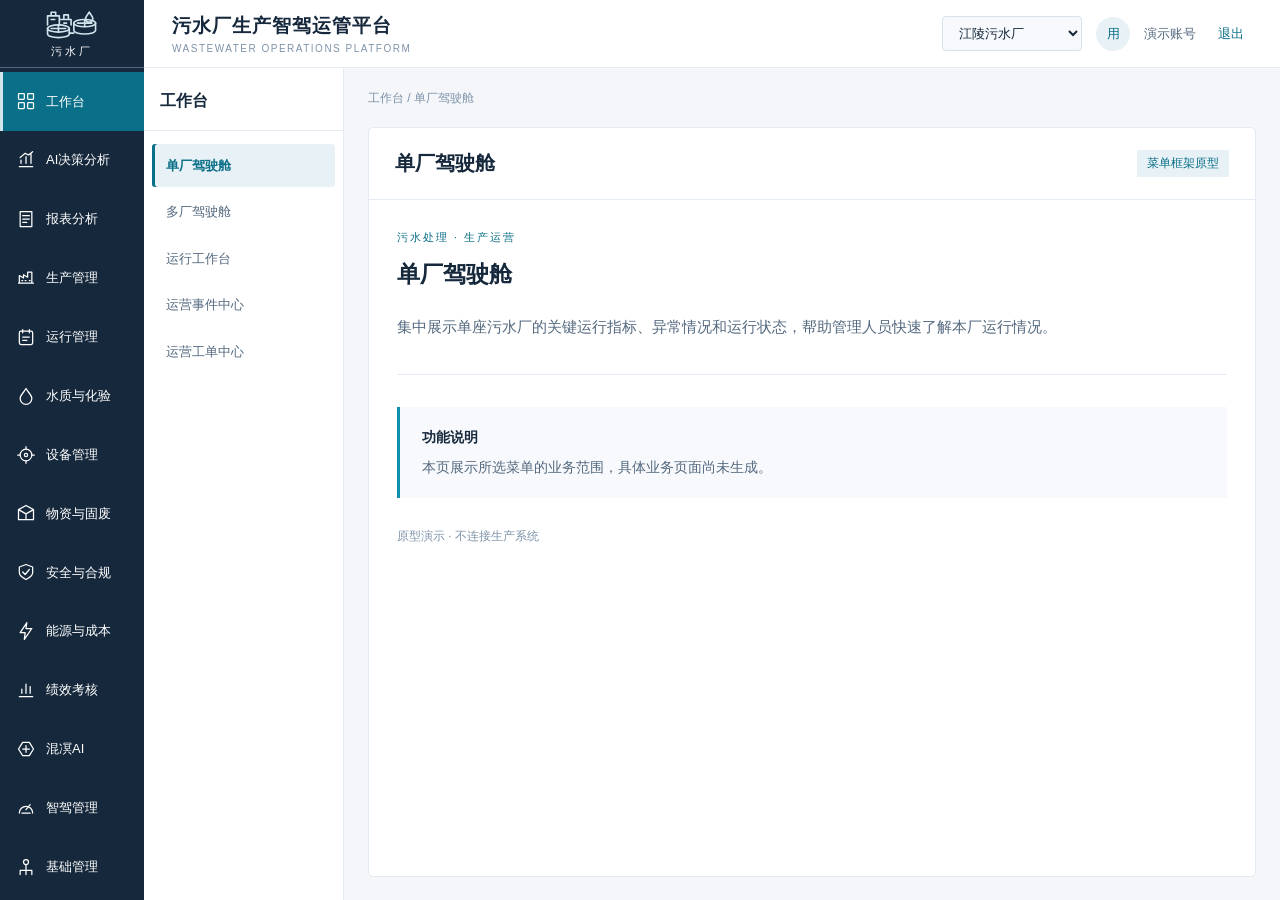
==== prototype/智驾_菜单页_V0.1.html @ b7cc650a "部署污水厂生产智驾运管平台原型" ====
<!doctype html>
<html lang="zh-CN"><head><meta charset="utf-8"><meta name="viewport" content="width=device-width,initial-scale=1">
<title>污水厂生产智驾运管平台｜菜单</title>
<!-- 2026-11-10：按用户标注删除设备健康与异常监测、视频识别算法、视频事件、跨业务数据查询、区域运营汇总五个入口 -->
<!-- 2026-11-10：单功能分组直接展示可点击功能入口，省略分组标题、展开箭头及面包屑中间层 -->
<!-- 2026-11-10：单分组与模块同名时直接展示菜单，并去除面包屑重复层级 -->
<!-- 2026-11-10：按用户指定顺序调整左侧14个模块，图标随模块同步排序 -->
<!-- 2026-11-10：按 PC端功能清单 第2—147行构建三级导航；排除148—155行；本页仅为菜单框架 -->
<!-- 2026-11-10：工作台下新增AI决策分析，集中告警AI报告、化验AI报告、智驾AI报告，移除原位置入口 -->
<link rel="stylesheet" href="../assets/components/tokens.css"><link rel="stylesheet" href="../assets/components/components.css">
<style>
*{box-sizing:border-box}body{margin:0;font-family:var(--font-ui);color:var(--ink);background:var(--bg-page);font-size:14px}button,input{font:inherit}button{cursor:pointer}button:focus-visible,a:focus-visible,input:focus-visible{outline:2px solid var(--teal-web);outline-offset:-2px}
.shell{height:100vh;display:grid;grid-template-columns:106px 246px minmax(0,1fr);grid-template-rows:76px minmax(0,1fr)}
.rail{grid-row:1/3;background:var(--navy);color:var(--panel-bg);display:flex;flex-direction:column;min-height:0}.logo{height:76px;flex:none;display:grid;place-content:center;text-align:center;border-bottom:1px solid var(--steel);font-size:24px;font-weight:700}.logo small{font-size:10px;letter-spacing:3px;font-weight:400}.modules{overflow-y:auto;scrollbar-width:thin;flex:1}.module{border:0;border-left:3px solid transparent;background:none;color:inherit;width:100%;padding:15px 5px;display:flex;align-items:center;flex-direction:column;gap:7px;font-size:13px;line-height:1.4}.module svg{width:24px;height:24px}.module:hover{background:var(--teal)}.module.active{background:var(--teal-web);border-left-color:var(--gold-l)}
.top{grid-column:2/4;display:flex;align-items:center;justify-content:space-between;padding:0 28px;background:var(--panel-bg);border-bottom:1px solid var(--line-soft);gap:20px}.brand{font-size:20px;font-weight:700;letter-spacing:1px}.brand small{font-size:11px;color:var(--gray-l);display:block;font-weight:400;letter-spacing:2px;margin-top:4px}.account{display:flex;align-items:center;gap:14px;font-size:13px;color:var(--gray)}.avatar{background:var(--info-bg);color:var(--teal);width:34px;height:34px;display:grid;place-items:center;border-radius:50%}.plain{border:0;background:none;color:var(--teal);padding:8px}
.sidebar{background:var(--panel-bg);border-right:1px solid var(--line-soft);min-height:0;display:flex;flex-direction:column}.side-heading{padding:24px 20px 14px;display:flex;align-items:center;justify-content:space-between}.side-heading h2{margin:0;font-size:17px}.apps{overflow:auto;flex:1;padding:0 10px 18px}.app-head{border:0;background:none;width:100%;padding:14px 12px;display:flex;align-items:center;justify-content:space-between;color:var(--ink);text-align:left;font-weight:600}.chevron{color:var(--gray-l);font-size:12px}.children[hidden]{display:none}.menu-item{display:block;border:0;background:none;color:var(--gray);text-align:left;width:100%;padding:11px 14px 11px 28px;border-radius:4px;line-height:1.5;white-space:pre-line}.menu-item:hover{background:var(--bg-soft);color:var(--teal)}.menu-item.active{background:var(--info-bg);color:var(--teal);font-weight:600;box-shadow:inset 3px 0 var(--teal-web)}
.main{padding:22px 24px;overflow:auto;min-width:0}.crumb{color:var(--gray-l);font-size:12px;margin-bottom:20px;white-space:pre-line}.crumb span{padding:0 8px}.content{background:var(--panel-bg);border:1px solid var(--line-soft);min-height:calc(100% - 38px);border-radius:5px;overflow:hidden}.content-head{padding:22px 26px;border-bottom:1px solid var(--line-soft);display:flex;justify-content:space-between;align-items:center;gap:15px}.content-head h1{font-size:20px;margin:0;white-space:pre-line}.badge{font-size:12px;background:var(--info-bg);color:var(--teal);padding:5px 10px;white-space:nowrap}.intro{padding:30px 28px;max-width:960px}.eyebrow{font-size:11px;letter-spacing:2px;color:var(--teal);font-family:var(--font-num)}.intro h2{font-size:24px;margin:12px 0 20px;line-height:1.5;white-space:pre-line}.desc{font-size:15px;line-height:2;color:var(--gray);white-space:pre-line;max-width:790px}.divider{height:1px;background:var(--line-soft);margin:32px 0}.note{border-left:3px solid var(--gold-web);background:var(--bg-soft);padding:18px 22px;color:var(--gray);line-height:1.8}.note strong{display:block;color:var(--ink);margin-bottom:5px}.empty{padding:20px;color:var(--gray-l)}.footer{padding-top:30px;font-size:12px;color:var(--gray-l)}
@media(max-width:1050px){.shell{grid-template-columns:88px 222px minmax(0,1fr)}.top{padding:0 18px}.brand{font-size:17px}.account .tenant{display:none}.main{padding:18px}.intro{padding:24px}.module{font-size:12px}}@media(max-width:720px){.shell{grid-template-columns:76px 190px minmax(260px,1fr)}.brand small{display:none}.account{gap:4px}.top{padding:0 12px}.brand{font-size:15px}.content-head{padding:18px}.badge{display:none}.main{padding:12px}.intro h2{font-size:20px}}

/* 2026-11-10：水务工业风；移除第二列菜单计数与搜索，保留菜单数据及层级 */
.shell{grid-template-columns:112px 232px minmax(0,1fr);grid-template-rows:68px minmax(0,1fr)}
.logo{height:68px;border-bottom-color:var(--gray);font-size:25px}.logo small{font-size:9px;letter-spacing:2px}
.modules{padding:8px 0;scrollbar-color:var(--gray) var(--navy)}
.module{padding:11px 8px;gap:5px;font-size:12px;min-height:73px;transition:background .15s}.module svg{width:22px;height:22px;stroke-linecap:round;stroke-linejoin:round}
.module.active{background:var(--teal);border-left-color:var(--teal-l)}.module:hover{background:var(--navy-2)}
.brand{font-size:19px}.brand small{font-size:10px;letter-spacing:1.5px}
.side-heading{padding:22px 20px 18px;border-bottom:1px solid var(--line-soft);margin-bottom:10px}.side-heading h2{font-size:16px;line-height:1.6}
.apps{padding:0 10px 18px;scrollbar-width:thin}.app-head{padding:13px 12px;font-size:14px}.app-head:hover{color:var(--teal);background:var(--bg-soft)}
.menu-item{font-size:13px;padding:10px 12px 10px 27px;border-radius:3px}.menu-item.active{box-shadow:inset 3px 0 var(--teal);background:var(--info-bg)}
.note{border-left-color:var(--teal-web)}.eyebrow{font-family:var(--font-ui);letter-spacing:2px}.intro h2{font-size:23px}
@media(max-width:1050px){.shell{grid-template-columns:96px 216px minmax(0,1fr)}}
@media(max-width:720px){.shell{grid-template-columns:80px 180px minmax(260px,1fr)}}
/* 2026-11-10：左上标识改为污水处理厂图形 */
.logo{gap:3px}.logo .plant-logo{width:58px;height:34px;display:block;margin:auto;color:var(--teal-l)}.logo small{font-size:11px;letter-spacing:3px;line-height:1.4}
/* 2026-11-10：企业下水厂选择，固定五个演示选项 */
.plant-select{font:inherit;color:var(--ink);background:var(--bg-soft);border:1px solid var(--line);border-radius:4px;padding:8px 30px 8px 12px;min-width:140px;cursor:pointer}.plant-select:hover{border-color:var(--teal-web)}.plant-select:focus-visible{outline:2px solid var(--teal-web);outline-offset:2px}

/* 2026-11-10：模块导航恢复完整名称，保留按可用高度均分的紧凑布局 */
.modules{display:flex;flex-direction:column;padding:4px 0;min-height:0;overflow-y:auto}
.module{flex:1 0 38px;min-height:38px;padding:3px 4px;gap:3px;justify-content:center;font-size:12px;line-height:1.2}
.module svg{width:19px;height:19px;flex-shrink:0}
@media(max-height:760px){.module{flex-direction:row;gap:9px;min-height:34px;flex-basis:34px}.module svg{width:18px;height:18px}}

/* 2026-11-10：模块图标与名称同行，收窄应用导航列 */
.shell{grid-template-columns:144px 200px minmax(0,1fr)}
.module{flex-direction:row;justify-content:flex-start;align-items:center;gap:10px;padding:6px 13px;font-size:13px;white-space:nowrap;min-height:36px;flex:1 0 36px}
.module svg{width:20px;height:20px;flex:0 0 20px}
.side-heading{padding:20px 16px 16px}.apps{padding:0 8px 16px}.app-head{padding:12px 9px}.menu-item{padding:10px 10px 10px 22px}
@media(max-width:1050px){.shell{grid-template-columns:136px 190px minmax(0,1fr)}.module{padding:5px 10px;gap:8px;font-size:12px}}
@media(max-width:720px){.shell{grid-template-columns:132px 176px minmax(260px,1fr)}}
/* 2026-11-10：工作台集中五个入口，直接显示第二列菜单 */
.direct-item{padding:12px 14px;margin:3px 0}.module{min-height:34px;flex-basis:34px}
/* 2026-11-10：集成管理归入基础管理第二列 */
</style></head><body><div class="shell">
<aside class="rail"><div class="logo" aria-label="污水厂平台"><svg class="plant-logo" viewBox="0 0 64 36" fill="none" stroke="currentColor" stroke-width="1.8" stroke-linecap="round" stroke-linejoin="round" aria-hidden="true"><path d="M5 19V9h13v10M9 9V5h5v4M18 19V13h13v6M23 13V8h5v5"/><path d="M9 13h4m10 4h3"/><ellipse cx="17" cy="23" rx="12" ry="4"/><path d="M5 23v6c0 2.2 5.4 4 12 4s12-1.8 12-4v-6M17 19v8m-8-4h16"/><ellipse cx="46" cy="17" rx="12" ry="4"/><path d="M34 17v8c0 2.2 5.4 4 12 4s12-1.8 12-4v-8M46 13v8m-8-4h16M29 28h5M51 5c-2 3-4 5-4 7a4 4 0 0 0 8 0c0-2-2-4-4-7"/></svg><small>污水厂</small></div><nav class="modules" id="modules" aria-label="模块"></nav></aside>
<header class="top"><div class="brand">污水厂生产智驾运管平台<small>WASTEWATER OPERATIONS PLATFORM</small></div><div class="account"><select class="plant-select" id="plantSelect" aria-label="当前水厂" title="选择企业下的水厂"><option value="江陵污水厂">江陵污水厂</option><option value="安溪污水厂">安溪污水厂</option><option value="稀金污水厂">稀金污水厂</option><option value="青浦污水厂">青浦污水厂</option><option value="沙河污水厂">沙河污水厂</option></select><span class="avatar" aria-hidden="true">用</span><span id="user">演示账号</span><button class="plain" id="logout">退出</button></div></header>
<aside class="sidebar"><div class="side-heading"><h2 id="moduleName"></h2></div><nav class="apps" id="apps" aria-label="应用与菜单功能"></nav></aside>
<main class="main"><div class="crumb" id="crumb"></div><section class="content"><header class="content-head"><h1 id="pageTitle"></h1><span class="badge">菜单框架原型</span></header><div class="intro"><div class="eyebrow">污水处理 · 生产运营</div><h2 id="introTitle"></h2><p class="desc" id="description"></p><div class="divider"></div><div class="note"><strong>功能说明</strong>本页展示所选菜单的业务范围，具体业务页面尚未生成。</div><div class="footer">原型演示 · 不连接生产系统</div></div></section></main>
</div><script id="menuData" type="application/json">[{"name": "工作台", "direct": true, "apps": [{"name": "工作台", "items": [{"name": "单厂驾驶舱", "description": "集中展示单座污水厂的关键运行指标、异常情况和运行状态，帮助管理人员快速了解本厂运行情况。", "row": 2}, {"name": "多厂驾驶舱", "description": "汇总授权范围内多座污水厂的关键指标、异常信息与评级进展，便于跨厂对比和识别需要重点关注的厂区。", "row": 3}, {"name": "运行工作台", "description": "围绕运行工作台，开展当班任务及完成进度、运行计划执行情况、待办工单与异常事件聚合等业务，便于聚焦运行任务、计划和事件执行情况。", "row": 18}, {"name": "运营事件中心", "description": "围绕运营事件中心，开展事件登记及分类分级、关联告警、工单和设备、责任人和处理流程流转等业务，便于明确责任与跟踪处置结果。", "row": 20}, {"name": "运营工单中心", "description": "围绕运营工单中心，开展工单创建/指派/优先级、接单及现场执行记录、处理反馈、附件与工时等业务，便于从派工到验收完成闭环。", "row": 19}]}]}, {"name": "AI决策分析", "direct": true, "apps": [{"name": "AI决策分析", "items": [{"name": "告警AI报告", "description": "围绕告警AI报告，开展站岗风险规则、任务与运行状态查询、识别出的风险记录和分级、风险时间线与关联监测数据等业务，便于查看持续监测的风险和处置去向。", "row": 9}, {"name": "化验AI报告", "description": "围绕化验报告，开展按时间/样品生成报告、检验结果自动汇总、异常结果附注与复核意见等业务，便于汇总结果、审签和导出。", "row": 53}, {"name": "智驾AI报告", "description": "围绕智驾报告，开展自评报告生成与审核、申报材料及证据清单导出、正式认证证书录入与核验等业务，便于输出自评佐证并跟踪正式认定。", "row": 146}]}]}, {"name": "报表分析", "apps": [{"name": "报表分析", "items": [{"name": "运行日报", "description": "围绕运行日报，开展日/周/月报模板切换、授权数据自动汇总、人工文字及异常说明等业务，便于形成规范化运营报告。", "row": 105}, {"name": "运行月报", "description": "围绕运行月报，开展日/周/月报模板切换、授权数据自动汇总、人工文字及异常说明等业务，便于形成规范化运营报告。", "row": 106}, {"name": "运行周报", "description": "围绕运行周报，开展日/周/月报模板切换、授权数据自动汇总、人工文字及异常说明等业务，便于形成规范化运营报告。", "row": 107}]}]}, {"name": "生产管理", "apps": [{"name": "生产监测", "items": [{"name": "实时监测", "description": "实时展示进出水及关键工艺指标，按厂区、工艺单元或指标查看当前数据与变化，帮助运行人员发现异常。", "row": 4}, {"name": "历史监测", "description": "查询指定时间范围内的历史水质和工艺数据，通过趋势曲线和时段对比分析运行变化，追溯异常情况。", "row": 5}, {"name": "工艺流程", "description": "以流程视图展示各工艺段、设备及关键参数状态，帮助运行人员了解控制模式和工艺运行情况，定位需要核查的设备或环节。", "row": 6}, {"name": "工艺智控日志", "description": "集中查看单元级与全厂级控制策略及更新、运行日志，用于了解策略变化、查询执行记录和追溯控制过程。", "row": 7}, {"name": "工艺智控时序分布", "description": "按时间轴展示自动、人工及异常控制状态，统计自主运行时长与人工接管情况，为运行复盘和智驾评价提供依据。", "row": 8}, {"name": "告警规则", "description": "维护告警触发条件、分类分级及适用范围，为运行异常识别和后续处置提供统一规则依据。", "row": 10}, {"name": "实时告警", "description": "围绕实时告警，开展按时间、类型、级别及状态查询事项、查看异常内容、关联设备和监测数据、确认、分派并登记处置措施与处理结果等业务，便于筛选、确认并关联处置事件。", "row": 11}, {"name": "历史告警", "description": "围绕历史告警，开展按时间、类型、级别及状态查询事项、查看异常内容、关联设备和监测数据、确认、分派并登记处置措施与处理结果等业务，便于筛选、确认并关联处置事件。", "row": 12}]}, {"name": "视频监控", "items": [{"name": "设备注册中心", "description": "集中登记摄像头及所属区域、接入信息和在线状态，为视频查看与事件关联提供设备基础资料。", "row": 13}, {"name": "实时视频", "description": "围绕实时视频，开展授权摄像头清单及区域筛选、视频查看与切换、摄像头离线状态提示等业务，便于查看授权摄像头实时画面。", "row": 14}, {"name": "历史视频", "description": "按摄像头和时间范围查询历史录像，回看现场画面，为异常事件核查和处置追溯提供依据。", "row": 15}]}]}, {"name": "运行管理", "apps": [{"name": "计划任务", "items": [{"name": "计划任务", "description": "围绕计划任务，开展新增与编辑运行计划、周期/工艺/负责人设置、计划发布和调整留痕等业务，便于制定计划并落实为任务。", "row": 21}, {"name": "计划工单", "description": "围绕计划工单，开展创建或接收任务并关联计划、设备或样品、指派责任人、执行期限及优先级、记录执行过程、检查结果、附件和异常情况等业务，便于制定计划并落实为任务。", "row": 22}]}, {"name": "排班管理", "items": [{"name": "班组设置", "description": "维护运行班组信息及组织关系，为人员安排和班组业务管理提供基础", "row": 23}, {"name": "班次设置", "description": "配置班次名称、时间范围及交接规则，作为排班和运行记录的基础", "row": 24}, {"name": "排班计划", "description": "安排人员或班组的值班班次，便于查看和管理计划安排", "row": 25}, {"name": "调班管理", "description": "登记和处理人员调班申请，记录调整前后的班次及相关审批信息", "row": 26}]}, {"name": "运行记录", "items": [{"name": "交接班管理", "description": "记录交接事项、设备与工艺运行情况及待办问题，便于班组间连续交接", "row": 27}, {"name": "运行事件管理", "description": "围绕运行事件管理，开展当班运行记录填写、异常工况与重要操作登记、自动关联授权生产数据等业务，便于填报、核查并保留运行日志。", "row": 28}, {"name": "运行规则模版", "description": "围绕运行规则模版，开展运行日志模板管理、巡检/工单常用字典与状态规则、审批与提醒规则维护等业务，便于配置模板、业务规则与有效范围。", "row": 29}]}, {"name": "巡检管理", "items": [{"name": "巡检点", "description": "围绕巡检点，开展路线和点位维护、检查项目与频次设置、班次/人员任务生成规则等业务，便于建立可执行的路线和检查标准。", "row": 30}, {"name": "巡检项", "description": "围绕巡检项，开展按巡检项名称、状态及时间条件查询记录、新增或维护巡检项相关业务信息、记录办理过程、责任人员及处理状态等业务，便于建立可执行的路线和检查标准。", "row": 31}, {"name": "巡检路线", "description": "围绕巡检路线，开展新增、编辑计划内容及适用对象、设置周期、班组、人员和执行要求、发布、调整或停用计划并保留变更记录等业务，便于建立可执行的路线和检查标准。", "row": 32}, {"name": "巡检计划", "description": "围绕巡检计划，开展新增、编辑计划内容及适用对象、设置周期、班组、人员和执行要求、发布、调整或停用计划并保留变更记录等业务，便于建立可执行的路线和检查标准。", "row": 33}, {"name": "巡检工单", "description": "围绕巡检工单，开展我的任务与路线查看、到点签到及检查项填写、照片/读数上传等业务，便于执行检查、上传记录、提交异常。", "row": 34}, {"name": "巡检结果", "description": "围绕巡检结果，开展按时间、人员和点位查询记录、漏检、超时及异常统计、检查结果复核与退回等业务，便于追溯巡检质量和整改结果。", "row": 35}]}]}, {"name": "水质与化验", "apps": [{"name": "检验配置", "items": [{"name": "采样点", "description": "维护水样采集位置及相关信息，便于安排采样和追溯样品来源", "row": 41}, {"name": "检验类型", "description": "围绕检验类型，开展检验类别/项目维护、单位、方法及参考标准维护、采样点与检验项映射等业务，便于日常业务办理与结果追溯。", "row": 42}, {"name": "检验项", "description": "", "row": 43}, {"name": "检验方法", "description": "", "row": 44}, {"name": "水质检验标准", "description": "维护水质检验所使用的标准限值或判定依据", "row": 45}, {"name": "IQC检验标准", "description": "维护来料或物料检验的项目、要求和判定规则", "row": 46}]}, {"name": "检验执行与分析", "items": [{"name": "化验计划", "description": "制定检验工作安排，明确检验对象、项目、频次和计划时间", "row": 47}, {"name": "采样任务", "description": "围绕采样任务，开展创建或接收任务并关联计划、设备或样品、指派责任人、执行期限及优先级、记录执行过程、检查结果、附件和异常情况等业务，便于管理采样任务、样品标识及收样流转。", "row": 48}, {"name": "样品登记", "description": "", "row": 49}, {"name": "水质化验单", "description": "记录水样检验项目、检测结果及审核信息，形成水质检验数据", "row": 50}, {"name": "IQC检验单", "description": "记录来料或物料的检验结果及判定信息，供验收和质量追溯使用", "row": 51}, {"name": "微生物镜检", "description": "围绕微生物镜检，开展镜检图片上传与样本关联、识别建议和人工校核、镜检结果及生物类别记录等业务，便于记录镜检结果并查看历史。", "row": 52}]}]}, {"name": "设备管理", "apps": [{"name": "设备基础", "items": [{"name": "设备类型", "description": "维护设备分类及通用属性，便于设备档案归类和统计", "row": 54}, {"name": "设备位置", "description": "维护设备所在厂区、建筑物、区域或安装位置，便于现场定位和管理", "row": 55}, {"name": "设备台账", "description": "登记设备基本信息、技术参数、所属位置及投运等资料，形成设备档案", "row": 56}, {"name": "设备智驾能力分析", "description": "围绕设备智驾能力分析，开展三类设备能力覆盖率统计、评价范围变更切换、未覆盖设备及原因清单等业务，便于核验在线监测、自控、预警覆盖。", "row": 57}, {"name": "设备状态", "description": "查看或维护设备当前状态及状态变更记录", "row": 58}]}, {"name": "设备保养", "items": [{"name": "保养项", "description": "维护设备保养内容、标准和周期等基础项目", "row": 60}, {"name": "保养计划", "description": "制定设备保养安排，明确计划时间、设备及责任人员", "row": 61}, {"name": "保养工单", "description": "根据保养计划或工作安排生成任务，跟踪执行与验收情况", "row": 62}, {"name": "保养记录", "description": "记录实际保养内容、用料、人员、时间及结果，便于追溯设备维护历史", "row": 63}]}, {"name": "设备维修", "items": [{"name": "故障报修", "description": "登记设备故障现象、发生时间和报修需求，发起维修处理", "row": 64}, {"name": "故障维修", "description": "跟踪维修任务的诊断、处理、用料和完成情况。", "row": 65}, {"name": "故障溯源", "description": "汇总故障与设备、运行及维修记录，辅助查找故障原因；原因判断需以实际数据和专业分析为依据", "row": 66}]}, {"name": "停机管理", "items": [{"name": "计划停机", "description": "登记设备计划停机安排、原因、时间和影响范围，便于协调生产运行", "row": 67}, {"name": "非计划停机分析", "description": "统计和分析非计划停机情况，查看发生频次、时长及关联设备等信息", "row": 68}]}, {"name": "仪表保障", "items": [{"name": "仪器仪表", "description": "维护检测仪表及相关基础档案，记录仪表类型、位置和使用状态", "row": 69}, {"name": "计量计划", "description": "制定仪器仪表的检定或校准安排，维护计划周期及责任信息", "row": 70}, {"name": "计量任务", "description": "跟踪具体检定、校准任务的执行进度和结果，保存相关记录", "row": 71}]}]}, {"name": "物资与固废", "apps": [{"name": "库存管理", "items": [{"name": "库存地点", "description": "维护仓库或库存存放地点的基础信息，用于区分物资存储位置", "row": 72}, {"name": "库位管理", "description": "维护仓库内部的库区、货架或货位信息，便于定位物资", "row": 73}, {"name": "库存总账", "description": "汇总展示物资的期初、入库、出库及结存情况，支持按物料、仓库等维度查询", "row": 74}, {"name": "即时库存", "description": "查看当前库存数量及所在仓库或库位，为领用和采购等业务提供库存参考", "row": 75}, {"name": "库存流水", "description": "记录物资入库、出库、退库和调整等库存变动明细，便于追溯库存变化", "row": 76}]}, {"name": "出入库作业", "items": [{"name": "采购入库", "description": "登记采购物资到货和验收入库信息，更新库存记录；关联来料检验和验收结论等业务", "row": 77}, {"name": "领料出库", "description": "登记生产或维修等业务领用物资的出库信息，记录领用部门、用途和数量", "row": 78}, {"name": "领料退库", "description": "登记已领用但未使用物资的退回信息，并相应更新库存", "row": 79}]}, {"name": "库存盘点", "items": [{"name": "库存盘点", "description": "记录实物清点结果，并与系统账面库存进行核对", "row": 80}, {"name": "库存调整", "description": "处理经确认的库存差异或其他库存变动，记录调整原因和结果", "row": 81}]}, {"name": "安全库存", "items": [{"name": "安全库存", "description": "维护物资库存的预警参考值，辅助识别库存不足或需要关注的物料；具体阈值由业务方设定", "row": 82}]}, {"name": "库存分析", "items": [{"name": "物料消耗分析", "description": "按物料、部门、用途或时间等维度分析消耗情况，为库存计划和物资管理提供参考", "row": 83}]}, {"name": "污泥固废", "items": [{"name": "外运处置单", "description": "登记待运出厂处置物资的申请、审批、交接和处置情况；适用物资及审批流程需按现场制度确认", "row": 84}]}]}, {"name": "安全与合规", "apps": [{"name": "安全检查", "items": [{"name": "安全计划", "description": "编制和维护安全工作计划，记录工作事项、责任人员和计划时间，便于跟踪落实情况", "row": 97}, {"name": "安全执行作业", "description": "登记和管理作业过程中的安全措施、审批及执行记录；具体作业类型和审批流程以现场制度为准", "row": 98}, {"name": "隐患上报", "description": "记录发现的安全隐患，提交隐患位置、描述及相关材料，进入后续处置流程", "row": 99}, {"name": "隐患整改", "description": "跟踪隐患的责任分派、整改措施、完成情况和复核结果，形成闭环记录", "row": 100}, {"name": "特殊作业许可", "description": "管理特殊作业申请、风险措施、审批和许可记录。适用作业类型及审批要求需按企业安全制度配置", "row": 101}]}, {"name": "风险预防", "items": [{"name": "安全风险台账", "description": "登记和维护风险点、风险描述、管控措施及责任信息，便于查询和跟踪", "row": 102}]}, {"name": "应急处理", "items": [{"name": "应急事件预案", "description": "维护应急预案内容、适用场景、响应流程和责任分工，供应急处置时查阅", "row": 103}, {"name": "应急事件记录", "description": "记录事件发生、响应处置、人员及影响情况和后续复盘信息，便于追溯与改进", "row": 104}]}]}, {"name": "能源与成本", "apps": [{"name": "电耗管理", "items": [{"name": "电力单元", "description": "维护用电统计的组织或设备单元，作为电耗归集和分析的基础", "row": 85}, {"name": "电耗分析", "description": "按水厂、工艺单元或设备等维度查看用电情况，辅助识别电耗变化", "row": 86}, {"name": "分时用电", "description": "按时段统计和分析用电量，了解不同时段的用电分布。时段划分以计量数据和业务口径为准", "row": 87}, {"name": "吨水电耗", "description": "统计单位处理水量对应的电量，用于观察处理过程的电耗水平", "row": 88}, {"name": "分时费率", "description": "围绕分时费率，开展分时电价配置、电费明细统计、费用趋势与环比等业务，便于核算不同电价时段费用。", "row": 89}]}, {"name": "药耗管理", "items": [{"name": "药耗单元", "description": "维护药耗统计的组织或工艺单元，作为药剂消耗归集和分析的基础", "row": 90}, {"name": "药耗分析", "description": "按药剂、工艺单元或统计周期查看药剂消耗情况", "row": 91}, {"name": "吨水药耗", "description": "统计单位处理水量对应的药剂消耗量，用于观察药耗变化", "row": 92}]}, {"name": "吨水成本", "items": [{"name": "吨水成本", "description": "统计单位处理水量对应的运行成本，可按业务口径汇总电费、药剂费等成本项", "row": 93}]}, {"name": "成本构成分析", "items": [{"name": "成本构成分析", "description": "按成本类别、时间或管理单元拆解成本，查看各项成本的构成及变化", "row": 94}]}, {"name": "碳核算", "items": [{"name": "排放源", "description": "维护排放源及相关基础信息，为排放数据归集和统计分析提供依据", "row": 95}, {"name": "排放分析", "description": "按排放源、污染物或统计周期查看排放数据及变化情况", "row": 96}]}]}, {"name": "绩效考核", "apps": [{"name": "绩效考核", "items": [{"name": "考核项", "description": "围绕考核项，开展方案新增/编辑/复制、对象、维度和评分规则配置、权重及评分标准校验等业务，便于设置考核指标与计算标准。", "row": 36}, {"name": "考核方案", "description": "围绕考核方案，开展按考核方案名称、状态及时间条件查询记录、新增或维护考核方案相关业务信息、记录办理过程、责任人员及处理状态等业务，便于设置考核指标与计算标准。", "row": 37}, {"name": "考核计划", "description": "围绕考核计划，开展考核周期和批次创建、分配被考核人评分人、考核任务发布等业务，便于安排参与人员及考核批次。", "row": 38}, {"name": "考核评分任务", "description": "围绕考核评分任务，开展个人/班组评分表、自动带入有来源的客观指标、人工评分与说明等业务，便于依据规则完成评价。", "row": 39}, {"name": "考核分析", "description": "围绕考核分析，开展人员/班组/部门分布统计、周期趋势比较、考核项贡献和异常项等业务，便于分析班组和个人工作表现。", "row": 40}]}]}, {"name": "混凕AI", "apps": [{"name": "AI能力中心", "items": [{"name": "模型管理", "description": "配置和维护系统接入的 AI 模型信息，便于查看、选择或调整模型", "row": 130}, {"name": "MCP工具", "description": "管理模型可调用的外部工具或服务，用于连接业务系统、查询数据或执行特定操作。具体可调用哪些工具，取决于系统配置", "row": 131}, {"name": "提示词配置", "description": "沉淀平台和工厂可复用的 AI 任务说明，让同类业务按统一要求理解任务、组织证据和表达结果", "row": 132}, {"name": "技能skill", "description": "管理可复用的任务能力或操作流程，让模型按预设步骤处理特定类型的任务", "row": 133}, {"name": "API密钥", "description": "维护模型或外部服务调用所需的身份凭证，用于接入认证和访问控制", "row": 134}, {"name": "会话记录", "description": "查看或管理用户与模型的交互记录，便于追溯对话过程；记录范围和保存期限需按系统规则确定", "row": 135}]}, {"name": "AI应用中心", "items": [{"name": "智能问答", "description": "通过自然语言向平台提问，查询业务知识、操作规范或系统使用信息，并获取相应答复", "row": 136}, {"name": "工艺问诊", "description": "结合水厂工艺运行数据、历史记录和知识资料，辅助分析工艺异常及可能原因，为运行人员判断和处置提供参考", "row": 137}, {"name": "智能问数", "description": "用自然语言查询平台授权的生产运营数据，并以文字、表格或图表等形式呈现结果；数据范围及统计口径以系统配置为准", "row": 138}, {"name": "智能报告", "description": "汇总指定周期或业务主题下的数据与事件信息，辅助生成运行分析报告；报告内容应支持核对和确认后使用", "row": 139}]}, {"name": "知识库", "items": [{"name": "运营知识库", "description": "围绕运营知识库，开展工艺SOP/制度资料入库、按设备、工艺、主题分类检索、知识审核与生效版本等业务，便于沉淀与检索有效行业知识。", "row": 140}, {"name": "文档入库与审核", "description": "把工艺资料、制度、案例和专家经验转化为可被 AI 使用的有效知识，保证内容准确、范围清楚、版本可控。", "row": 141}, {"name": "召回测试", "description": "在知识正式使用前验证 AI 能否找到正确内容、给出可靠依据，避免知识缺失或答非所问", "row": 142}, {"name": "故障经验库", "description": "围绕故障经验库，开展故障及运营案例录入、原因、处置和验证结果结构化、专家复核和案例发布等业务，便于将可复用经验关联业务。", "row": 143}]}]}, {"name": "智驾管理", "apps": [{"name": "智驾评级", "items": [{"name": "智驾评级项", "description": "围绕智驾评级项，开展选择标准版本/目标等级/评价周期、基本准入条件核验、L3/L4自主运行能力边界核验等业务，便于验证参评基本条件和等级边界。", "row": 144}, {"name": "智驾指标中心", "description": "围绕智驾指标中心，开展八项指标自动测算及逐项结果、原始智控日志、台账及业务记录索引、缺失证据及不满足项明细等业务，便于复算指标并关联原始证据。", "row": 145}, {"name": "智驾等级球及\n八指标面板", "description": "围绕智驾等级球及八指标面板，开展全局当前厂区等级球展示、自评等级与正式认证分别标注、八指标实际值/标准值/证据状态等业务，便于辨别自评与认证状态并查看八项指标差距。", "row": 147}]}]}, {"name": "基础管理", "apps": [{"name": "组织管理", "items": [{"name": "部门管理", "description": "维护部门层级、职责和组织归属，为人员管理、任务分派及授权提供组织基础。", "row": 110}, {"name": "用户管理", "description": "维护系统用户账号及基本信息，办理账号启用、停用和组织归属等事项", "row": 111}, {"name": "岗位管理", "description": "维护岗位及其职责或归属关系，用于组织人员配置和岗位映射", "row": 112}, {"name": "角色管理", "description": "定义系统角色及其权限范围，并将角色分配给用户或岗位", "row": 113}, {"name": "数据字典", "description": "维护系统通用编码、分类和选项值，供页面展示、数据录入和业务校验统一引用", "row": 114}, {"name": "操作权限", "description": "配置用户或角色可访问的菜单、页面及操作范围，控制系统功能的使用权限", "row": 115}, {"name": "审计日志", "description": "记录用户登录及关键操作信息，便于查询操作轨迹和追溯问题", "row": 116}]}, {"name": "业务管理", "items": [{"name": "企业管理", "description": "围绕企业管理，开展组织和角色权限配置、账号启停与岗位映射、单厂/多厂数据授权等业务，便于日常业务办理与结果追溯", "row": 117}, {"name": "水厂管理", "description": "护水厂基本资料及其所属企业、厂区信息，为多厂管理和业务数据归集提供基础", "row": 118}, {"name": "供应商管理", "description": "维护供应商信息，记录物资需求、采购或到货进度及供应商关联等，便于跟踪需求、到货和验收", "row": 119}, {"name": "单位管理", "description": "维护业务中使用的计量单位及相关信息，统一物料、指标和业务记录的计量口径", "row": 120}, {"name": "物料类型", "description": "维护物料的类别及属性规则，为物料建档、分类查询和库存管理提供依据", "row": 121}, {"name": "物料分组", "description": "按业务用途或管理方式将物料归组，便于分类统计、筛选和权限管理", "row": 122}, {"name": "物料主数据", "description": "维护物料统一档案，如名称、编码、规格型号、计量单位及所属类型，供采购、库存和领用等业务引用。", "row": 123}, {"name": "资质证书", "description": "围绕资质证书，开展岗位资格要求维护、员工证照及有效期、过期与缺失预警等业务，便于核验人员满足上岗要求", "row": 124}, {"name": "配置管理", "description": "维护系统运行或业务处理所需的配置项，便于统一设置和后续调整。具体配置范围需以系统设计为准", "row": 125}]}, {"name": "集成管理", "items": [{"name": "网关管理", "description": "维护平台与现场设备、控制系统或其他业务系统之间的连接配置，查看网关状态及通信情况。具体协议和设备范围以项目配置为准", "row": 126}, {"name": "工艺智控", "description": "配置或查看与工艺运行相关的控制策略及执行情况。控制权限、策略参数和安全联锁需以现场确认及系统设计为准", "row": 127}, {"name": "点位管理", "description": "维护接入系统的测点信息，如点位名称、编码、所属设备、数据类型及来源，用于关联和展示运行数据。", "row": 128}, {"name": "指标管理", "description": "维护生产运行和管理指标的定义、计算口径、单位及数据来源，便于统一统计和展示", "row": 129}]}]}]</script><script>
'use strict';
const data=JSON.parse(document.getElementById('menuData').textContent);
const $=id=>document.getElementById(id);
let current=0,selected=null;const chosen=new Map(),collapsed=new Set();
const icons=["<rect x=\"3\" y=\"3\" width=\"7\" height=\"7\" rx=\"1\"/><rect x=\"14\" y=\"3\" width=\"7\" height=\"7\" rx=\"1\"/><rect x=\"3\" y=\"14\" width=\"7\" height=\"7\" rx=\"1\"/><rect x=\"14\" y=\"14\" width=\"7\" height=\"7\" rx=\"1\"/>", "<path d=\"M4 20h16M6 16v-4m6 4V8m6 8V4M5 9l6-5 4 2 5-4\"/>", "<path d=\"M5 3h14v18H5zM8 8h8m-8 4h8m-8 4h5\"/>", "<path d=\"M3 18h18M4 18V9l5 3V8l5 3V5h5v13M7 15h1m3 0h1m4 0h1\"/>", "<rect x=\"4\" y=\"5\" width=\"16\" height=\"16\" rx=\"2\"/><path d=\"M8 3v4m8-4v4M8 12h8m-8 4h5\"/>", "<path d=\"M12 3C10 7 5 11 5 15a7 7 0 0 0 14 0c0-4-5-8-7-12z\"/>", "<circle cx=\"12\" cy=\"12\" r=\"7\"/><circle cx=\"12\" cy=\"12\" r=\"2\"/><path d=\"M12 2v3m0 14v3M2 12h3m14 0h3\"/>", "<path d=\"M3 8l9-5 9 5v12H3zM3 8l9 5 9-5m-9 5v7\"/>", "<path d=\"M12 3l8 3v7c0 4-8 8-8 8S4 17 4 13V6zM8 12l3 3 5-6\"/>", "<path d=\"M13 2L5 14h6l-1 8 9-13h-7z\"/>", "<path d=\"M4 20h16M7 16v-5m5 5V5m5 11V8\"/>", "<path d=\"M8 4h8l5 8-5 8H8l-5-8zM8 12h8m-4-4v8\"/>", "<path d=\"M4 18a8 8 0 1 1 16 0M12 14l5-6M7 18h10\"/>", "<circle cx=\"12\" cy=\"6\" r=\"3\"/><path d=\"M12 9v5M5 21v-5h14v5M12 14v7\"/>"];
function button(label,cls,click){const b=document.createElement('button');b.type='button';b.className=cls;b.textContent=label;b.onclick=click;return b}
data.forEach((m,i)=>{const b=button(m.name,'module',()=>switchModule(i));b.title=m.name;b.setAttribute('aria-label',m.name);const svg=document.createElementNS('http://www.w3.org/2000/svg','svg');svg.setAttribute('viewBox','0 0 24 24');svg.setAttribute('fill','none');svg.setAttribute('stroke','currentColor');svg.setAttribute('stroke-width','1.5');svg.setAttribute('aria-hidden','true');svg.innerHTML=icons[i%icons.length];b.prepend(svg);$('modules').append(b)});
function switchModule(i){current=i;const m=data[i];$('moduleName').textContent=m.name;[...$('modules').children].forEach((b,j)=>{b.classList.toggle('active',i===j);if(i===j)b.setAttribute('aria-current','true');else b.removeAttribute('aria-current')});const r=chosen.get(i)||m.apps[0].items[0].row;openItem(r)}
function isDirect(m){return m.direct||(m.apps.length===1&&m.apps[0].name===m.name)}
function openItem(row){const m=data[current];for(const a of m.apps){const item=a.items.find(it=>it.row===row);if(!item)continue;selected=row;chosen.set(current,row);collapsed.delete(current+'/'+a.name);$('crumb').textContent=((isDirect(m)||a.items.length===1)?[m.name,item.name]:[m.name,a.name,item.name]).join('  /  ');$('pageTitle').textContent=item.name;$('introTitle').textContent=item.name;$('description').textContent=item.description||'暂无功能描述';break}renderApps()}
function renderApps(){const m=data[current];$('apps').replaceChildren();if(isDirect(m)){m.apps[0].items.forEach(it=>{const b=button(it.name,'menu-item direct-item'+(selected===it.row?' active':''),()=>openItem(it.row));if(selected===it.row)b.setAttribute('aria-current','page');$('apps').append(b)});return}let found=0;m.apps.forEach((a,ai)=>{const items=a.items;if(!items.length)return;found+=items.length;if(items.length===1){const it=items[0];const b=button(it.name,'menu-item direct-item'+(selected===it.row?' active':''),()=>openItem(it.row));if(selected===it.row)b.setAttribute('aria-current','page');$('apps').append(b);return}const key=current+'/'+a.name;const shut=collapsed.has(key);const head=button(a.name,'app-head',()=>{if(collapsed.has(key))collapsed.delete(key);else collapsed.add(key);renderApps()});const chevron=document.createElement('span');chevron.className='chevron';chevron.textContent=shut?'⌄':'⌃';head.append(chevron);head.setAttribute('aria-expanded',String(!shut));const children=document.createElement('div');children.className='children';children.id='app-'+current+'-'+ai;head.setAttribute('aria-controls',children.id);children.hidden=shut;items.forEach(it=>{const b=button(it.name,'menu-item'+(selected===it.row?' active':''),()=>openItem(it.row));if(selected===it.row)b.setAttribute('aria-current','page');children.append(b)});$('apps').append(head,children)});if(!found){const p=document.createElement('p');p.className='empty';p.textContent='未找到匹配菜单';$('apps').append(p)}}
$('logout').onclick=()=>{location.href='智驾_登录页_V2.html'};
// 企业下水厂的固定演示选项；水厂选择独立于登录企业名称。
try{const savedPlant=localStorage.getItem('waterplant.selectedPlant');if([...$('plantSelect').options].some(o=>o.value===savedPlant))$('plantSelect').value=savedPlant;$('user').textContent=localStorage.getItem('waterplant.user')||'演示账号'}catch(e){}
$('plantSelect').addEventListener('change',()=>{try{localStorage.setItem('waterplant.selectedPlant',$('plantSelect').value)}catch(e){}});
switchModule(0);
</script></body></html>
---- assets/components/tokens.css ----
/* 智驾 设计令牌 · Web 端唯一色值来源
 *
 * 作用：所有 HTML 原型、架构图、组件片段、产品资料 HTML 的样式变量。
 * 对应：Word 端色值权威为 business-analysis/_src/docx_kit.py，语义对应关系见 rules/tech.md。
 * 版本：V2.0（2026-10-21：整档改为工业浅色风——底 #F4F6FA／墨 #16283C／琥珀 #E39217／青 #0D8FAE，
 *        等宽字体用于编号与标签，新增切角、LED、标签线等令牌；深色档 [data-theme="portal"] 保留备用）。
 * 规则：新增或修改色值只改本文件，禁止在页面内复制第二份色值。
 */

:root {
  /* ── 基色：文字与边框 ───────────────────────────────────── */
  --navy: #16283C;         /* 主文字（标题、正文重点） */
  --navy-2: #0A6F88;       /* 次级文字重点：小标题、行首加粗 */
  --navy-title: #16283C;   /* 页面／图标题 */
  --ink: #16283C;          /* 正文墨色 */
  --body: #16283C;         /* 界面正文色 */
  --gray: #54697F;         /* 次级文字、说明 */
  --gray-l: #7E93A9;       /* 三级文字、占位、表头标签 */

  /* ── 强调色 ─────────────────────────────────────────────── */
  --teal: #0A6F88;         /* 强调青（深）：链接、结论、进行中 */
  --teal-web: #0D8FAE;     /* 强调青（亮）：按钮描边、图表主序列 */
  --teal-l: #CFE4ED;       /* 淡青底／悬停描边 */
  --gold: #B26A00;         /* 强调金（深）：主按钮文字、当前项 */
  --gold-web: #E39217;     /* 强调金（亮）：主按钮底、图标 */
  --gold-d: #C96F00;       /* 金色悬停／描边 */
  --gold-l: #FFC85E;       /* 主按钮渐变末端 */
  --steel: #84A0BD;        /* 中性钢蓝：装饰线、非活动节点 */

  /* ── 底色与边框 ──────────────────────────────────────────── */
  --bg-page: #F4F6FA;      /* 页面底 */
  --bg-soft: #F7F9FC;      /* 浅底：分区、表格隔行 */
  --bg-note: #F2F6FB;      /* 注释底 */
  --bg-callout: #FDF6E9;   /* 提示块底（金） */
  --bg-head: #EFF3F8;      /* 分区标题底纹 */
  --bg-deep: #EAEFF6;      /* 更深的浅底：开关轨道、头像块 */
  --line: #D9E2EC;         /* 常规边框 */
  --line-soft: #E5EBF3;    /* 分区边框 */
  --grid: #E9EFF6;         /* 网格底纹／蓝图网格 */

  /* ── 状态色（文字＋颜色双编码，不单靠颜色） ─────────────── */
  --ok: #16A34A;           /* 正常／成功 */
  --ok-bg: #E7F6EC;
  --warn: #E39217;         /* 警告／待处理 */
  --warn-bg: #FDF3E1;
  --err: #E0483E;          /* 异常／失败／越界 */
  --err-bg: #FBEAE8;
  --info: #0A6F88;         /* 进行中／信息 */
  --info-bg: #E8F2F6;

  /* ── 字体 ───────────────────────────────────────────────── */
  --font-ui: "HarmonyOS Sans SC", "MiSans", "Noto Sans SC", "Microsoft YaHei", "PingFang SC", sans-serif;
  --font-disp: "Rajdhani", "HarmonyOS Sans SC", "Noto Sans SC", "MiSans", "Microsoft YaHei", sans-serif;  /* 数字与标题：装了 Rajdhani 自动生效，否则用本机鸿蒙/思源 */
  --font-doc-head: "微软雅黑", "Microsoft YaHei", sans-serif;  /* Word 标题/表格 */
  --font-doc-body: "宋体", SimSun, serif;                       /* Word 正文 */
  --font-num: "IBM Plex Mono", "Consolas", "SFMono-Regular", monospace;  /* 编号、标签、版本号 */

  /* ── 字号 ───────────────────────────────────────────────── */
  --fs-h1: 22px;
  --fs-h2: 20px;
  --fs-h3: 16px;
  --fs-body: 14px;
  --fs-sm: 13px;
  --fs-xs: 12px;
  --fs-label: 10px;        /* 等宽标签：分组标题、表头 */
  --lh-body: 1.7;

  /* ── 间距 ───────────────────────────────────────────────── */
  --sp-1: 4px;  --sp-2: 8px;  --sp-3: 12px;
  --sp-4: 16px; --sp-5: 24px; --sp-6: 32px;

  /* ── 圆角、切角与阴影 ───────────────────────────────────── */
  --r-sm: 2px; --r-md: 3px; --r-lg: 3px; --r-xl: 14px; --r-plan-card: 48px; --r-pill: 999px;
  --chamfer: 10px;                         /* 工业切角尺寸 */
  --cut: var(--chamfer);
  --sh-card: 0 1px 2px rgba(22, 40, 66, .05);
  --sh-pop: 0 12px 32px rgba(22, 40, 66, .10);

  /* ── 遮罩与聚焦环（弹层、可访问性；页面不得自写 rgba） ───── */
  --mask: rgba(22, 40, 66, .42);
  --focus-ring: 0 0 0 3px rgba(13, 143, 174, .12);

  /* ── 语义令牌：组件只用这些，换档只改本段与深色档 ───────── */
  --panel-bg: #FFFFFF;                    /* 卡片、区块、弹窗、输入控件底 */
  --panel-bg-2: #F7F9FC;                  /* 分区底、骨架底、次按钮底 */
  --panel-bg-3: #EAEFF6;                  /* 头像块、开关轨道 */
  --panel-line: var(--line-soft);
  --table-head-bg: #F7F9FC;
  --table-head-fg: #7E93A9;
  --table-row-hover: rgba(13, 143, 174, .05);
  /* 固定列（首列／操作列）必须不透明：横向滚动时下方内容不得透出 */
  --table-sticky-bg: #FFFFFF;
  --table-sticky-hover: #F3F9FB;           /* = --panel-bg 叠 --table-row-hover 的实色 */
  --btn-primary-bg: linear-gradient(90deg, var(--gold-web), var(--gold-l));
  --btn-primary-fg: #161004;
  --btn-primary-hover: #F0A32B;
  --btn-danger-bg: var(--err);  --btn-danger-fg: #FFFFFF;
  --topbar-bg: rgba(255, 255, 255, .86);  --topbar-fg: var(--ink);  --topbar-line: var(--line-soft);
  --nav-bg: #FBFCFE;            --nav-fg: #54697F;  --nav-fg-dim: #7E93A9;
  --nav-hover-bg: #F7F9FC;      --nav-active-bg: rgba(227, 146, 23, .08);
  --nav-active-fg: #B26A00;     --nav-accent: #B26A00;
  --on-accent: #161004;         /* 琥珀底上的文字（深色档反转） */
  --tag-line: rgba(13, 143, 174, .35);
  --tag-bg: rgba(13, 143, 174, .06);
  --ok-line: rgba(22, 163, 74, .40);   --ok-soft: rgba(22, 163, 74, .07);
  --warn-line: rgba(227, 146, 23, .40); --warn-soft: rgba(227, 146, 23, .07);
  --err-line: rgba(224, 72, 62, .40);   --err-soft: rgba(224, 72, 62, .07);
  --glow-teal: rgba(13, 143, 174, .10);    /* 装饰光晕（青） */
  --glow-gold: rgba(227, 146, 23, .10);    /* 装饰光晕（金） */
  --state-line: var(--line);
}

/* ============ 深色档（备用：<html data-theme="portal">） ============
   只覆盖令牌，不改组件类；默认浅色工业风，深色档用于监控大屏等少数场景。 */
[data-theme="portal"] {
  --navy: #E8F1FF; --navy-2: #CFE4F7; --navy-title: #E8F1FF;
  --ink: #E8F1FF; --body: #D8E7F8; --gray: #A3BAD8; --gray-l: #7E96B5;
  --teal: #2FD8FF; --teal-web: #4FE0FF; --teal-l: rgba(47, 216, 255, .38);
  --gold: #FFB547; --gold-web: #FFB547; --gold-d: #E6A033; --gold-l: #FFD08A;
  --bg-page: #12203A; --bg-soft: #17273E; --bg-note: #182A42; --bg-callout: #22303F;
  --bg-head: #1B3A5C; --bg-deep: #0E1B30;
  --line: rgba(120, 180, 255, .24); --line-soft: rgba(120, 180, 255, .16);
  --grid: rgba(47, 216, 255, .08);
  --ok: #57E6A8; --ok-bg: rgba(87, 230, 168, .12);
  --warn: #FFD27A; --warn-bg: rgba(245, 158, 11, .12);
  --err: #FF8374; --err-bg: rgba(239, 68, 68, .12);
  --info: #9ECBFF; --info-bg: rgba(59, 130, 246, .14);
  --mask: rgba(6, 14, 26, .68);
  --focus-ring: 0 0 0 3px rgba(47, 216, 255, .22);
  --sh-card: 0 8px 24px rgba(0, 0, 0, .35);
  --sh-pop: 0 18px 50px rgba(0, 0, 0, .55);
  --panel-bg: rgba(23, 39, 62, .72);
  --panel-bg-2: rgba(18, 32, 58, .72);
  --panel-bg-3: rgba(14, 27, 48, .9);
  --table-head-bg: rgba(30, 50, 80, .55);
  --table-head-fg: #7FB6D9;
  --table-row-hover: rgba(47, 216, 255, .06);
  --table-sticky-bg: #15243A;              /* 深色档半透明面板的实色合成 */
  --table-sticky-hover: #162E46;
  --btn-primary-bg: linear-gradient(90deg, #FFB547, #FFD08A);
  --btn-primary-fg: #1A1002; --btn-primary-hover: #FFC163;
  --btn-danger-bg: rgba(239, 68, 68, .16); --btn-danger-fg: #FF8374;
  --topbar-bg: rgba(17, 30, 52, .78); --topbar-fg: #E8F1FF; --topbar-line: rgba(120, 180, 255, .24);
  --nav-bg: rgba(17, 30, 52, .72); --nav-fg: #D8E7F8; --nav-fg-dim: #A3BAD8;
  --nav-hover-bg: rgba(47, 216, 255, .08); --nav-active-bg: rgba(255, 181, 71, .12); --nav-active-fg: #FFB547;
  --nav-accent: #FFB547; --on-accent: #1A1002;
  --tag-line: rgba(47, 216, 255, .40); --tag-bg: rgba(47, 216, 255, .08);
  --ok-line: rgba(87, 230, 168, .40);  --ok-soft: rgba(87, 230, 168, .10);
  --warn-line: rgba(255, 210, 122, .40); --warn-soft: rgba(245, 158, 11, .10);
  --err-line: rgba(255, 131, 116, .40);  --err-soft: rgba(239, 68, 68, .10);
}

/* 打印：去底色、去阴影，保证黑白可读 */
@media print {
  :root { --sh-card: none; --sh-pop: none; --nav-bg: #fff; --topbar-bg: #fff; }
}
---- assets/components/components.css ----
/* 数值表：只有数值列右对齐、等宽；文本列与主标识列保持左对齐（参照样例口径） */
.vc-table--num { font-variant-numeric: tabular-nums; }
.vc-table--num td.vc-table__num, .vc-table--num th.vc-table__num { text-align: right; }

/* 智驾 组件类（手维护单文件）
 *
 * 依赖：tokens.css（变量唯一来源）。页面引入顺序：tokens.css → components.css。
 * 2026-10-28：删除 src/ 拼接与 build_components.py 后，本文件即唯一维护源；
 * 结构参考见 STRUCTURE.md，改类后跑 python tools/audit_assets.py 对账。
 * 已移除：区块/骨架演示页专用类（无页面引用，已由审计确认）。
 * 约束：颜色一律取 tokens.css 语义令牌；不写固定色；状态文字＋颜色双编码。
 */

/* ══ L0 外壳层：重置、页面基座、门户外壳、面包屑；由 components.css 拆分，勿直接改生成包 ══ */
/* ── 基础重置 ─────────────────────────────────────────── */
*, *::before, *::after { box-sizing: border-box; }
html, body { margin: 0; padding: 0; }

/* ── 页面与区块 ───────────────────────────────────────── */
.vc-page { background: var(--bg-page); color: var(--body);
  font-family: var(--font-ui); font-size: var(--fs-body); line-height: var(--lh-body); }
.vc-section { background: var(--panel-bg); border: 1px solid var(--panel-line);
  padding: var(--sp-5); margin-bottom: var(--sp-4); box-shadow: var(--sh-card); }
.vc-section > h2 { margin: 0 0 var(--sp-3); font-size: var(--fs-h3); color: var(--navy-title); }
.vc-chamfer { clip-path: polygon(var(--chamfer) 0, 100% 0, 100% calc(100% - var(--chamfer)),
  calc(100% - var(--chamfer)) 100%, 0 100%, 0 var(--chamfer)); }
.vc-mono { font-family: var(--font-num); letter-spacing: .04em; }   /* 数值列等宽对齐 */

.vc-topbar { display: flex; align-items: center; gap: var(--sp-4); height: 58px; flex: none;
  padding: 0 var(--sp-5); background: var(--topbar-bg); color: var(--topbar-fg);
  border-bottom: 1px solid var(--topbar-line); box-shadow: var(--sh-card);
  position: sticky; top: 0; z-index: 10; backdrop-filter: blur(6px); }
.vc-topbar__mark, .vc-hex { width: 36px; height: 36px; flex: none; display: grid; place-items: center;
  font-family: var(--font-disp); font-weight: 700; font-size: 15px; color: var(--on-accent);
  background: linear-gradient(145deg, var(--gold-web), var(--gold-d));
  clip-path: polygon(50% 0, 100% 25%, 100% 75%, 50% 100%, 0 75%, 0 25%); }
.vc-topbar__right { margin-left: auto; display: flex; align-items: center; gap: var(--sp-4);
  font-family: var(--font-num); font-size: 11px; letter-spacing: .04em; color: var(--gray); }

.vc-crumb { display: flex; align-items: center; gap: var(--sp-2); font-family: var(--font-num);
  font-size: 12px; letter-spacing: .12em; color: var(--gray-l); text-transform: uppercase; }
.vc-crumb b { color: var(--ink); font-weight: 500; }
.vc-led { display: inline-block; width: 7px; height: 7px; border-radius: 50%; flex: none;
  background: var(--ok); box-shadow: 0 0 8px var(--ok); animation: vc-led-pulse 2.2s infinite; }
.vc-led--cyan { background: var(--teal-web); box-shadow: 0 0 8px var(--teal-web); }
.vc-led--amber { background: var(--warn); box-shadow: 0 0 8px var(--warn); }
.vc-led--red { background: var(--err); box-shadow: 0 0 8px var(--err); animation: none; }
@keyframes vc-led-pulse { 0%, 100% { opacity: 1; } 50% { opacity: .35; } }
.vc-user__ava { width: 34px; height: 34px; flex: none; display: grid; place-items: center;
  background: var(--panel-bg-3); border: 1px solid var(--line);
  font-family: var(--font-disp); font-weight: 700; color: var(--teal); }

/* 侧栏 */
.vc-nav { display: flex; flex-direction: column; min-height: 0; overflow-y: auto;
  padding: var(--sp-2) var(--sp-3) var(--sp-5); background: var(--nav-bg);
  border-right: 1px solid var(--topbar-line); }
.vc-nav__label { display: block; width: 100%; padding: 18px var(--sp-3) 8px;
  background: transparent; border: 0; text-align: left; cursor: pointer;
  font-family: var(--font-num); font-size: var(--fs-label); letter-spacing: .24em;
  text-transform: uppercase; color: var(--gray-l); }
.vc-nav__label span { margin-left: 6px; letter-spacing: .1em; text-transform: none; color: var(--gray-l); }
.vc-nav__item { display: flex; align-items: center; gap: 11px; width: 100%;
  padding: 12px var(--sp-3); margin: 4px 0;
  border: 1px solid transparent; background: transparent; color: var(--nav-fg);
  font-family: var(--font-ui); font-size: var(--fs-body); text-align: left; cursor: pointer;
  position: relative; transition: background .18s, color .18s, border-color .18s; }
.vc-nav__item:hover { background: var(--nav-hover-bg); color: var(--ink); }
.vc-nav__item.is-active { color: var(--nav-active-fg); background: var(--nav-active-bg);
  border-color: var(--warn-line); }
.vc-nav__item.is-active::before { content: ""; position: absolute; left: -1px; top: 6px; bottom: 6px;
  width: 3px; background: var(--nav-accent); }
.vc-nav__icon { width: 17px; height: 17px; flex: none; }
.vc-nav__text { flex: 1; min-width: 0; overflow: hidden; text-overflow: ellipsis; white-space: nowrap; } .vc-nav__count { margin-left: auto; flex: none; font-family: var(--font-num); font-size: 10px;
  line-height: 16px; padding: 0 6px; color: var(--teal-web);
  border: 1px solid var(--tag-line); background: var(--tag-bg); }
.vc-nav__sub { list-style: none; margin: 0; padding: 0; }
.vc-nav__sub .vc-nav__item { padding-left: 40px; font-size: var(--fs-sm); margin: 2px 0; }
.vc-nav__sub .vc-nav__item::after { content: ""; position: absolute; left: 22px; top: 50%;
  width: 7px; height: 1px; background: var(--gray-l); }

/* 面包屑分隔符（原菜单页页面私有类，上收为外壳共用） */
.vc-crumb__sep { color: var(--gray-l); }

/* ══ L1 基础件：按钮、表单、表格、标签、树、日期、上传、弹层等 ══ */
/* ── 响应式栅格（内容卡片与页面区块） ─────────────────── */
.vc-grid { display: grid; grid-template-columns: minmax(0, 1fr); gap: var(--sp-4); }
.vc-grid--3 { grid-template-columns: repeat(3, minmax(0, 1fr)); }
.vc-grid--4 { grid-template-columns: repeat(4, minmax(0, 1fr)); }

/* ── 卡片与切角面板 ───────────────────────────────────── */
.vc-card { background: var(--panel-bg); border: 1px solid var(--panel-line);
  padding: var(--sp-5); box-shadow: var(--sh-card); }
.vc-card--plan { border-radius: var(--r-plan-card); padding: var(--sp-6); }
.vc-card--plan .vc-card__head h3 { font-size: var(--fs-h2); }
.vc-card__head { display: flex; align-items: center; justify-content: space-between;
  gap: var(--sp-3); margin-bottom: var(--sp-2); }
.vc-card__head h3 { margin: 0; font-size: var(--fs-h3); color: var(--navy-title); font-weight: 700; }
.vc-card__desc { margin: 0 0 var(--sp-3); color: var(--gray); font-size: var(--fs-sm); }
.vc-card__foot { display: flex; align-items: center; justify-content: space-between;
  border-top: 1px solid var(--panel-line); padding-top: var(--sp-3);
  font-size: var(--fs-xs); color: var(--gray); }
.vc-card__mark { display: inline-grid; place-items: center; width: 40px; height: 40px; flex: none;
  border: 1px solid var(--panel-line); background: var(--panel-bg-3); color: var(--teal); }
.vc-card__mark svg { width: 18px; height: 18px; }
.vc-card__ops { display: flex; align-items: center; gap: var(--sp-2); flex: none; }
.vc-tabs--industry ~ .vc-tabpanel .vc-grid--4 { gap: var(--sp-4); }
.vc-card--app { min-height: 170px; padding: var(--sp-4); border-left: 3px solid transparent;
  transition: box-shadow .18s ease, border-color .18s ease; }
.vc-card--app:hover, .vc-card--app:focus-within { border-left-color: var(--gold-web); box-shadow: var(--sh-pop); }
.vc-card--app .vc-card__head { margin-bottom: var(--sp-4); }
.vc-card--app .vc-card__head h3 { display: flex; align-items: center; gap: var(--sp-3); font-size: var(--fs-h3); }
.vc-card--app .vc-card__mark { width: 38px; height: 38px; }
.vc-card--app .vc-card__mark svg { width: 18px; height: 18px; }
.vc-card--app .vc-card__desc { margin-bottom: var(--sp-3); font-size: var(--fs-xs); line-height: 1.5; }
.vc-card--app .vc-card__foot { gap: var(--sp-2); flex-wrap: nowrap; border-top-style: dashed; padding-top: var(--sp-2); font-size: var(--fs-xs); }
.vc-card--app .vc-card__foot > span { white-space: nowrap; flex: none; }
.vc-card--app .vc-card__foot strong { color: var(--teal-web); font-size: var(--fs-sm); font-weight: 700; }
.vc-card--app .vc-card__ops { min-width: 0; gap: var(--sp-2); }
.vc-card--app .vc-card__ops > .vc-tag, .vc-card--app .vc-card__ops > .vc-btn {
  display: inline-flex; align-items: center; justify-content: center; box-sizing: border-box;
  width: 72px; min-width: 72px; max-width: 72px; height: 24px;
  padding: 0 6px; white-space: nowrap; flex: 0 0 72px; font-size: var(--fs-xs);
}
.vc-cut__title { margin: 0 0 var(--sp-2); font-size: var(--fs-h3); color: var(--navy-title); font-weight: 700; }

/* ── 按钮 ─────────────────────────────────────────────── */
.vc-btn { display: inline-flex; align-items: center; justify-content: center; gap: 7px;
  padding: 7px var(--sp-4); border: 1px solid var(--line); background: var(--panel-bg-2);
  color: var(--ink); font-family: var(--font-ui); font-size: var(--fs-sm); letter-spacing: .05em;
  cursor: pointer; transition: .18s; }
.vc-btn:hover { border-color: var(--teal-web); color: var(--teal-web); }
.vc-btn:focus-visible { outline: none; box-shadow: var(--focus-ring); }
.vc-btn--primary { background: var(--btn-primary-bg); color: var(--btn-primary-fg);
  border-color: transparent; font-weight: 700; box-shadow: 0 2px 8px rgba(178, 106, 0, .25); }
.vc-btn--primary:hover { filter: brightness(1.08); color: var(--btn-primary-fg); }
.vc-btn--danger { background: var(--btn-danger-bg); border-color: transparent; color: var(--btn-danger-fg); }
.vc-btn--danger:hover { filter: brightness(1.06); color: var(--btn-danger-fg); }
.vc-btn--text { border-color: transparent; background: transparent; color: var(--teal-web); padding: 6px 8px; }
.vc-btn--text:hover { color: var(--gold); border-color: transparent; text-decoration: underline; }
.vc-btn--brand { background: var(--btn-primary-bg); border-color: transparent;
  color: var(--btn-primary-fg); font-weight: 700; }
.vc-btn--brand:hover { filter: brightness(1.08); color: var(--btn-primary-fg); }
.vc-btn--lg { padding: 11px var(--sp-5); font-size: var(--fs-body); }
.vc-btn--sm { padding: 4px 10px; font-size: var(--fs-xs); font-family: var(--font-num); }
.vc-btn--block { display: flex; width: 100%; }
.vc-btn:disabled, .vc-btn[aria-disabled="true"] { opacity: .5; cursor: not-allowed; filter: none; }

/* ── 下拉菜单（次操作收口；菜单只放入口，不承载状态开关） ─ */
.vc-dropdown { position: relative; display: inline-flex; align-items: center; }
.vc-dropdown__trigger { display: flex; align-items: center; gap: 10px; padding: 4px 6px;
  border: 0; background: transparent; color: inherit; font-family: var(--font-ui);
  font-size: var(--fs-sm); text-align: left; cursor: pointer; transition: .18s; }
.vc-dropdown__trigger:hover,
.vc-dropdown__trigger[aria-expanded="true"] { background: var(--bg-deep); }
.vc-dropdown__trigger:focus-visible { outline: none; box-shadow: var(--focus-ring); }
.vc-dropdown__caret { flex: none; width: 6px; height: 6px; margin-top: -3px;
  border-right: 1.2px solid currentColor; border-bottom: 1.2px solid currentColor;
  transform: rotate(45deg); opacity: .55; transition: transform .18s ease; }
.vc-dropdown__trigger[aria-expanded="true"] .vc-dropdown__caret { margin-top: 3px; transform: rotate(-135deg); }
.vc-dropdown__menu { position: absolute; right: 0; top: calc(100% + 10px); z-index: 30;
  min-width: 216px; padding: var(--sp-2); background: var(--panel-bg);
  border: 1px solid var(--line); box-shadow: var(--sh-pop); }
.vc-dropdown__menu[hidden] { display: none; }
.vc-dropdown__item { display: flex; align-items: center; gap: 10px; width: 100%;
  padding: 9px var(--sp-3); border: 0; background: transparent; color: var(--ink);
  font-family: var(--font-ui); font-size: var(--fs-sm); text-align: left; cursor: pointer;
  transition: background-color .16s ease; }
.vc-dropdown__item:hover { background: var(--bg-deep); }
.vc-dropdown__item:focus-visible { outline: none; box-shadow: inset 0 0 0 2px var(--teal-web); }
.vc-dropdown__text { flex: 1; min-width: 0; display: flex; flex-direction: column; gap: 2px; }
.vc-dropdown__text b { font-weight: 500; font-size: var(--fs-sm); line-height: 1.35; }
.vc-dropdown__text small { font-size: var(--fs-xs); line-height: 1.35; color: var(--gray-l); }
.vc-dropdown__sep { height: 1px; margin: var(--sp-1) 0; background: var(--line-soft); }

/* ── 查询区（4 列栅格，操作靠右收口） ─────────────────── */
.vc-search { display: grid; grid-template-columns: repeat(4, minmax(0, 1fr));
  gap: var(--sp-3) var(--sp-4); background: var(--panel-bg); border: 1px solid var(--panel-line);
  padding: var(--sp-4); margin-bottom: var(--sp-4); box-shadow: var(--sh-card); }
.vc-search[data-grid-columns="5"] { grid-template-columns: repeat(5, minmax(0, 1fr)); }
.vc-search[data-grid-columns="6"] { grid-template-columns: repeat(6, minmax(0, 1fr)); }
.vc-search__item > label { display: block; margin-bottom: 6px; font-family: var(--font-ui);
  font-size: var(--fs-xs); letter-spacing: .04em; text-transform: uppercase; color: var(--gray); }
.vc-search__ops { grid-column: 1 / -1; display: flex; gap: var(--sp-2); justify-content: flex-end; }
/* 条件不足一行（1–3 个）时，操作按钮收进同一行、贴输入框底边靠右 */
.vc-search[data-fields="1"] .vc-search__ops { grid-column: 2 / -1; align-self: end; }
.vc-search[data-fields="2"] .vc-search__ops { grid-column: 3 / -1; align-self: end; }
.vc-search[data-fields="3"] .vc-search__ops { grid-column: 4 / -1; align-self: end; }

/* ── 表单 ─────────────────────────────────────────────── */
.vc-field { display: block; margin-bottom: var(--sp-4); }
.vc-field__label { display: flex; align-items: center; justify-content: flex-start; gap: 0;
  margin-bottom: 6px; font-family: var(--font-ui); font-size: var(--fs-xs);
  letter-spacing: .04em; text-transform: uppercase; color: var(--gray); }
.vc-field__req { color: var(--err); margin-right: 2px; }
.vc-field__hint { display: block; margin-top: 6px; font-size: var(--fs-xs); color: var(--gray-l); }
.vc-field__err { display: block; margin-top: 6px; font-family: var(--font-num);
  font-size: var(--fs-xs); color: var(--err); }
.vc-field--invalid .vc-input, .vc-field--invalid .vc-select,
.vc-field--invalid .vc-textarea, .vc-field--invalid .vc-input-group { border-color: var(--err); }
.vc-input, .vc-select, .vc-textarea { width: 100%;
  background: var(--panel-bg-2); border: 1px solid var(--line); border-radius: 0;
  font-family: var(--font-ui); font-size: var(--fs-body); color: var(--ink); }
/* 单行控件固定高度、不加纵向内边距：Chrome 下 select 的文字不随 padding 垂直居中，
   靠 line-height 居中，避免文字贴顶被裁。多行输入另行处理。 */
.vc-input, .vc-select { height: 42px; padding: 0 var(--sp-3); }
.vc-select { line-height: 40px; padding-right: 28px; }
.vc-textarea { min-height: 76px; padding: 10px var(--sp-3); line-height: 1.65; resize: vertical; }
.vc-input:focus, .vc-select:focus, .vc-textarea:focus { outline: none;
  border-color: var(--teal-web); box-shadow: var(--focus-ring); }
.vc-input:disabled, .vc-select:disabled, .vc-textarea:disabled {
  background: var(--bg-deep); color: var(--gray-l); cursor: not-allowed; }
.vc-form-grid { display: grid; grid-template-columns: repeat(2, minmax(0, 1fr)); gap: var(--sp-4); }
.vc-form-grid > .vc-field--span2 { grid-column: 1 / -1; }

/* 工作台内容容器（原 assets/components/pages/workbench.css，2026-10-28 并入）：100px 断点曾使
   页面在 1440 视口溢出 ，改为 responsive 收敛 */
.wb-page .wrap { max-width: 100%; min-width: 0; }
.wb-page .vc-agentbar { margin-left: 0; margin-right: 0; max-width: 100%; }

/* 查询区操作同行：最后一行未满 4 个条件时与该行同行收口（rules/prototype.md §6） */
.vc-search[data-ops-inline="true"] .vc-search__ops { margin-left: auto; align-self: end; }
.vc-search[data-ops-inline="true"][data-ops-start="2"] .vc-search__ops { grid-column: 2 / -1; }
.vc-search[data-ops-inline="true"][data-ops-start="3"] .vc-search__ops { grid-column: 3 / -1; }
.vc-search[data-ops-inline="true"][data-ops-start="4"] .vc-search__ops { grid-column: 4 / -1; }
.vc-search[data-ops-inline="true"][data-ops-start="5"] .vc-search__ops { grid-column: 5 / -1; }
.vc-search[data-ops-inline="true"][data-ops-start="6"] .vc-search__ops { grid-column: 6 / -1; }

/* ── 内容画布、徽标、进度、数值、分组标题、时间线（2026-10-28 恢复） ── */
.vc-canvas { width: 100%; max-width: var(--canvas-max, 1440px); margin: 0 auto; padding: var(--sp-5); }
.vc-num-tab { font-variant-numeric: tabular-nums; }
.vc-badge { display: inline-flex; align-items: center; gap: 5px; padding: 2px 9px;
  font-family: var(--font-num); font-size: 11px; line-height: 18px;
  background: var(--ok-soft); color: var(--ok); border: 1px solid var(--ok-line); }
.vc-progress { height: 6px; background: var(--panel-bg-3); overflow: hidden; }
.vc-progress__bar { height: 100%; background: var(--teal-web); }
.vc-group-title { display: flex; align-items: baseline; gap: var(--sp-2); }
.vc-group-title h2, .vc-group-title h3, .vc-group-title h4 { margin: 0; font-size: var(--fs-h3); color: var(--navy-title); }
.vc-group-title span { font-size: var(--fs-xs); color: var(--gray-l); }
.vc-timeline { list-style: none; margin: 0; padding: 0 0 0 var(--sp-4); position: relative; }
.vc-timeline::before { content: ""; position: absolute; left: 3px; top: 6px; bottom: 6px; width: 1px; background: var(--line); }
.vc-timeline__item { position: relative; padding: 0 0 var(--sp-4); }
.vc-timeline__item:last-child { padding-bottom: 0; }
.vc-timeline__dot { position: absolute; left: calc(-1 * var(--sp-4) + 1px); top: 5px; width: 7px; height: 7px;
  border-radius: var(--r-pill); background: var(--gray-l); box-shadow: 0 0 0 2px var(--panel-bg); }
.vc-timeline__item--ok .vc-timeline__dot { background: var(--ok); }
.vc-timeline__item--run .vc-timeline__dot { background: var(--teal-web);
  box-shadow: 0 0 0 2px var(--panel-bg), 0 0 6px var(--teal-web); }
.vc-timeline__item--warn .vc-timeline__dot { background: var(--warn); }
.vc-timeline__item--err .vc-timeline__dot { background: var(--err); }
.vc-timeline__time { font-family: var(--font-num); font-size: var(--fs-xs); color: var(--gray-l); }
.vc-timeline__title { margin: 1px 0 0; font-size: var(--fs-sm); font-weight: 600; color: var(--navy-title); }
.vc-timeline__desc { margin: 2px 0 0; font-size: var(--fs-xs); color: var(--gray); line-height: 1.65; }

/* 列表列宽与节奏 */
.vc-split { display: grid; grid-template-columns: minmax(0, 1fr) var(--split-side, 340px);
  gap: var(--sp-4); align-items: start; }
.vc-split--aside { grid-template-columns: var(--split-aside, 248px) minmax(0, 1fr); }
.vc-split__main { display: flex; flex-direction: column; gap: var(--sp-4); min-width: 0; }
.vc-split__side { display: flex; flex-direction: column; gap: var(--sp-3); min-width: 0; }
.vc-table__empty { padding: var(--sp-5); text-align: center; color: var(--gray); font-size: var(--fs-sm); }
.vc-desc--1 { grid-template-columns: minmax(0, 1fr); }
.vc-steps__item { flex: 1 1 160px; border-top: 3px solid var(--line); padding-top: var(--sp-2); }
.vc-steps__item.is-done { border-top-color: var(--ok); }
.vc-steps__item.is-current { border-top-color: var(--gold-web); }

/* 输入框组（图标＋输入控件） */
.vc-input-group { display: flex; align-items: center; height: 44px;
  padding: 0 var(--sp-3); background: var(--panel-bg-2); border: 1px solid var(--line);
  transition: border-color .2s, box-shadow .2s; }
.vc-input-group:hover { border-color: var(--steel); }
.vc-input-group:focus-within { border-color: var(--teal-web); box-shadow: var(--focus-ring); }
.vc-input-group.is-invalid { border-color: var(--err); }
.vc-input-group__icon { flex: none; width: 16px; height: 16px; color: var(--gray-l); }
.vc-input-group:focus-within .vc-input-group__icon { color: var(--teal-web); }
.vc-input-group > input { flex: 1; min-width: 0; height: 100%; border: 0; outline: 0;
  background: transparent; font-family: var(--font-ui); font-size: var(--fs-body); color: var(--ink); }
.vc-input-group > input::placeholder { color: var(--gray-l); }

/* 开关 */
.vc-switch { width: 36px; height: 19px; flex: none; border-radius: 10px; position: relative;
  background: var(--panel-bg-3); border: 1px solid var(--line); transition: .2s; cursor: pointer; }
.vc-switch::after { content: ""; position: absolute; top: 2px; left: 2px; width: 13px; height: 13px;
  border-radius: 50%; background: var(--gray-l); transition: .2s; }
.vc-switch.is-on { background: var(--ok-bg); border-color: var(--ok); }
.vc-switch.is-on::after { left: 19px; background: var(--ok); }

/* ── 表格 ─────────────────────────────────────────────── */
.vc-table__wrap { width: 100%; overflow-x: auto; background: var(--panel-bg);
  border: 1px solid var(--panel-line); box-shadow: var(--sh-card); }
/* 列表标准：单元格数据一律单行（nowrap），列宽不足时表格横向滚动，不换行、不压行高；
   超长内容用 .vc-ellipsis 截断并保留 title 提示。见 rules/prototype.md §6 与 schemas/policies/profiles/*.json 的 table 约定 */
.vc-table { width: 100%; min-width: var(--table-min, 0); border-collapse: collapse; font-size: var(--fs-sm); }
.vc-table th { background: var(--table-head-bg); color: var(--table-head-fg);
  font-family: var(--font-ui); font-size: var(--fs-xs); font-weight: 400;
  letter-spacing: .04em; text-transform: uppercase; text-align: left;
  padding: 10px var(--sp-3); border-bottom: 1px solid var(--line); white-space: nowrap; }
.vc-table td { padding: var(--sp-3); border-bottom: 1px solid var(--panel-line);
  color: var(--ink); vertical-align: middle; white-space: nowrap; }
/* 单行不换行；列宽不足时由 .vc-table__wrap 横向滚动，不用省略号截断（参照样例口径） */
.vc-table td.vc-ellipsis { max-width: none; overflow: visible; text-overflow: clip; }
.vc-table tbody tr:hover { background: var(--table-row-hover); }
.vc-table__num { text-align: right; font-family: var(--font-num); font-variant-numeric: tabular-nums; }
.vc-table__center { text-align: center; }
.vc-table__ops { text-align: right; white-space: nowrap; }
/* 操作列按内容收紧：避免末列吞掉表格剩余宽度，把按钮甩到远离数据的位置 */
.vc-table th.vc-table__ops, .vc-table td.vc-table__ops { width: 1%; }
.vc-table__state { text-align: left; }
/* 表头数值/操作列右对齐：压过 .vc-table th 的 text-align:left，与单元格数据对齐一致 */
.vc-table th.vc-table__num, .vc-table th.vc-table__ops { text-align: right; }
.vc-table--freeze th:first-child, .vc-table--freeze td:first-child {
  position: sticky; left: 0; z-index: 1; background: var(--table-sticky-bg); }
.vc-table--freeze tbody tr:nth-child(even) td:first-child { background: var(--panel-bg-2); }
.vc-table--freeze th:first-child { background: var(--table-head-bg); }
/* 操作列钉住右侧：列溢出横向滚动时「编辑／删除」始终可见；未溢出不产生视觉差 */
.vc-table td.vc-table__ops { position: sticky; right: 0; z-index: 1; background: var(--table-sticky-bg);
  box-shadow: -1px 0 0 var(--panel-line); }
.vc-table th.vc-table__ops { position: sticky; right: 0; z-index: 1; box-shadow: -1px 0 0 var(--panel-line); }
/* 悬停底色必须为实色：用半透明的 --table-row-hover 会让滚动到下方的单元格文字透出（叠字） */
.vc-table tbody tr:hover td.vc-table__ops { background: var(--table-sticky-hover); }
.vc-table--freeze tbody tr:hover td:first-child { background: var(--table-sticky-hover); }
/* 表格内原生勾选框与 vc-check 观感对齐 */
.vc-table input[type="checkbox"] { width: 15px; height: 15px; margin: 0; vertical-align: middle; accent-color: var(--teal); }

/* ── 分页 ─────────────────────────────────────────────── */
.vc-pager { display: flex; align-items: center; justify-content: space-between;
  gap: var(--sp-3); padding: var(--sp-3) 0; font-size: var(--fs-sm); }
.vc-pager__total { color: var(--gray); }
.vc-pager__right { display: flex; align-items: center; gap: var(--sp-2); }
.vc-pager__size { height: 30px; padding: 0 var(--sp-2); background: var(--panel-bg-2);
  border: 1px solid var(--line); color: var(--ink); font-family: var(--font-num);
  font-size: var(--fs-xs); cursor: pointer; }
.vc-pager__size:hover { border-color: var(--teal-web); color: var(--teal-web); }
.vc-pager__btn { min-width: 32px; height: 30px; padding: 0 var(--sp-2); background: var(--panel-bg-2);
  border: 1px solid var(--line); color: var(--ink); font-family: var(--font-num);
  font-size: var(--fs-xs); cursor: pointer; }
.vc-pager__btn:hover { border-color: var(--teal-web); color: var(--teal-web); }
.vc-pager__btn.is-current { background: var(--teal); border-color: var(--teal); color: #fff; }
.vc-pager__btn:disabled { opacity: .5; cursor: not-allowed; }

/* ── 标签与徽标（方形工业标签，文字＋颜色双编码） ─────── */
.vc-tag { display: inline-flex; align-items: center; gap: 6px; padding: 2px 10px;
  font-family: var(--font-num); font-size: 11.5px; line-height: 18px;
  color: var(--teal-web); border: 1px solid var(--tag-line); background: var(--tag-bg); }
.vc-tag--ok { color: var(--ok); border-color: var(--ok-line); background: var(--ok-soft); }
.vc-tag--warn { color: var(--warn); border-color: var(--warn-line); background: var(--warn-soft); }
.vc-tag--err { color: var(--err); border-color: var(--err-line); background: var(--err-soft); }
.vc-tag--info { color: var(--teal); border-color: var(--tag-line); background: var(--tag-bg); }
.vc-tag--run { color: var(--teal-web); border-color: var(--tag-line); background: var(--tag-bg); }
.vc-tag--muted { color: var(--gray); border-color: var(--line); background: transparent; }

/* ── 描述列表 ─────────────────────────────────────────── */
.vc-desc { display: grid; grid-template-columns: repeat(3, minmax(0, 1fr));
  gap: 1px; background: var(--panel-line); border: 1px solid var(--panel-line); }
.vc-desc--2 { grid-template-columns: repeat(2, minmax(0, 1fr)); }
.vc-desc__item { display: flex; background: var(--panel-bg); min-height: 40px; }
/* 字段名与列表表头同一字体口径（正文无衬线、12px、常规字重、表头灰） */
.vc-desc__k { flex: 0 0 132px; padding: var(--sp-2) var(--sp-3); background: var(--panel-bg-2);
  font-family: var(--font-ui); font-size: var(--fs-xs); font-weight: 400;
  letter-spacing: .04em; color: var(--table-head-fg); }
.vc-desc__v { flex: 1; padding: var(--sp-2) var(--sp-3); color: var(--ink); font-size: var(--fs-sm); }

/* ── 步骤条 ───────────────────────────────────────────── */
.vc-steps { display: flex; gap: var(--sp-3); flex-wrap: wrap; list-style: none; margin: 0; padding: 0; }
.vc-steps li { flex: 1 1 160px; border-top: 3px solid var(--line); padding-top: var(--sp-2); }
.vc-steps li.is-done { border-top-color: var(--ok); }
.vc-steps li.is-active { border-top-color: var(--gold-web); }
.vc-steps__no { font-family: var(--font-num); color: var(--gray-l); font-size: var(--fs-label);
  letter-spacing: .16em; text-transform: uppercase; }
.vc-steps__name { display: block; color: var(--navy-title); font-weight: 700; }
.vc-steps__desc { color: var(--gray); font-size: var(--fs-xs); }

/* ── 页签（详情多页签；右侧可挂工具区） ───────────────── */
.vc-tabs { display: flex; align-items: stretch; gap: var(--sp-1);
  border-bottom: 1px solid var(--panel-line); margin-bottom: var(--sp-4); overflow-x: auto; }
.vc-tabs__item { position: relative; flex: none; padding: 10px var(--sp-3);
  border: 0; border-bottom: 2px solid transparent; background: transparent;
  color: var(--gray); font-family: var(--font-ui); font-size: var(--fs-sm);
  letter-spacing: .02em; white-space: nowrap; cursor: pointer; transition: .18s; }
.vc-tabs__item:hover { color: var(--ink); background: var(--bg-soft); }
.vc-tabs__item:focus-visible { outline: none; box-shadow: var(--focus-ring); }
.vc-tabs__item--active { color: var(--nav-active-fg); border-bottom-color: var(--gold-web); font-weight: 700; }
.vc-tabs--industry { gap: var(--sp-2); border: 0; margin-bottom: var(--sp-4); }
.vc-tabs--industry .vc-tabs__item { border: 1px solid var(--line); background: var(--panel-bg-2); }
.vc-tabs--industry .vc-tabs__item--active { color: var(--ink); border-color: var(--gold-web); background: var(--gold-web); }
.vc-tabpanel[hidden] { display: none; }

/* ── 模态与抽屉 ───────────────────────────────────────── */
.vc-modal__mask, .vc-drawer__mask { position: fixed; inset: 0; background: var(--mask); z-index: 20; }
/* 弹窗容器：居中于遮罩之上，_head/_body 自撑内容，_body 内超高时滚动；_foot 固定底部操作区 */
.vc-modal { position: fixed; left: 50%; top: 8vh; transform: translateX(-50%); z-index: 21;
  width: min(720px, 92vw); max-height: 84vh; overflow: auto; background: var(--panel-bg);
  border: 1px solid var(--line); box-shadow: var(--sh-pop); }
.vc-modal--narrow { width: min(480px, 92vw); }
.vc-modal[hidden], .vc-modal__mask[hidden] { display: none; }
.vc-modal__foot { display: flex; gap: var(--sp-2); justify-content: flex-end;
  padding: var(--sp-3) var(--sp-5); border-top: 1px solid var(--panel-line); }
.vc-modal__head, .vc-drawer__head { display: flex; align-items: center; justify-content: space-between;
  padding: var(--sp-4) var(--sp-5); border-bottom: 1px solid var(--panel-line); }
.vc-modal__head h3, .vc-drawer__head h3 { margin: 0; font-size: var(--fs-h3); color: var(--navy-title); }
.vc-modal__body, .vc-drawer__body { padding: var(--sp-5); }
.vc-drawer { position: fixed; right: 0; top: 0; bottom: 0; z-index: 21; width: min(640px, 92vw);
  display: flex; flex-direction: column; background: var(--panel-bg); box-shadow: var(--sh-pop); }
.vc-drawer--narrow { width: min(480px, 92vw); }
.vc-drawer__body { overflow: auto; }

/* ── 加载：spinner、骨架、进度 ────────────────────────── */
@keyframes vc-spin { to { transform: rotate(360deg); } }
.vc-skeleton { display: flex; flex-direction: column; gap: var(--sp-2); padding: var(--sp-3); }
.vc-skeleton__line { height: 12px; background: var(--panel-bg-2); }
.vc-skeleton__line--w60 { width: 60%; }
.vc-skeleton__line--w80 { width: 80%; }

/* ── 提示条与注释 ─────────────────────────────────────── */
.vc-alert { display: flex; gap: var(--sp-2); padding: var(--sp-2) var(--sp-3);
  font-size: var(--fs-sm); background: var(--info-bg); color: var(--info);
  border-left: 3px solid var(--info); }
.vc-alert--ok { background: var(--ok-bg); color: var(--ok); border-left-color: var(--ok); }
.vc-alert--err { background: var(--err-bg); color: var(--err); border-left-color: var(--err); }
.vc-alert[hidden], .vc-note[hidden], .vc-state[hidden], .vc-card[hidden], .vc-kpi[hidden], .vc-stat[hidden], .vc-chart[hidden] { display: none; }
.vc-note { background: var(--bg-note); border-left: 3px solid var(--teal-web);
  padding: var(--sp-2) var(--sp-3); color: var(--gray); font-size: var(--fs-sm); }

/* ── 指标卡（兼容旧命名） ─────────────────────────────── */
.vc-stat { background: var(--panel-bg); border: 1px solid var(--panel-line);
  padding: var(--sp-4) var(--sp-5); box-shadow: var(--sh-card); }
.vc-stat__label { font-size: var(--fs-xs); color: var(--gray); }
.vc-stat__value { display: block; margin: var(--sp-1) 0; font-family: var(--font-disp);
  font-size: 30px; font-weight: 700; line-height: 1.15; letter-spacing: .01em;
  font-variant-numeric: tabular-nums; color: var(--teal); }
.vc-stat__delta { font-family: var(--font-num); font-size: var(--fs-xs); color: var(--gray); }
.vc-field--invalid .vc-check__box { border-color: var(--err); }
.vc-field--invalid .vc-radio__box { border-color: var(--err); }
.vc-upload__drop { display: flex; flex-direction: column; align-items: center; justify-content: center;
  gap: var(--sp-2); padding: var(--sp-5); border: 1.5px dashed var(--line); background: var(--panel-bg-2);
  color: var(--gray); text-align: center; cursor: pointer; transition: .18s; }
.vc-upload__drop:hover, .vc-upload__drop.is-over { border-color: var(--teal-web); background: var(--tag-bg); color: var(--teal); }
.vc-upload__drop b { color: var(--navy-title); font-size: var(--fs-sm); }
.vc-upload__list { list-style: none; margin: 0; padding: 0; display: flex; flex-direction: column; gap: var(--sp-2); }
.vc-upload__item { display: grid; grid-template-columns: auto minmax(0,1fr) auto auto; align-items: center;
  gap: var(--sp-2) var(--sp-3); padding: var(--sp-2) var(--sp-3); border: 1px solid var(--panel-line); background: var(--panel-bg); }
.vc-upload__name { min-width: 0; overflow: hidden; text-overflow: ellipsis; white-space: nowrap; font-size: var(--fs-sm); color: var(--ink); }
.vc-upload__size { font-family: var(--font-num); font-size: var(--fs-xs); color: var(--gray-l); }
.vc-upload__state { font-family: var(--font-num); font-size: var(--fs-xs); }
.vc-upload__state--ok { color: var(--ok); }
.vc-upload__x { border: 0; background: transparent; color: var(--gray-l); cursor: pointer; font-size: 14px; line-height: 1; }
.vc-upload__x:hover { color: var(--err); }
.vc-upload__bar { grid-column: 1 / -1; height: 4px; background: var(--panel-bg-3); overflow: hidden; }
.vc-upload__bar i { display: block; height: 100%; background: var(--teal-web); }
.vc-upload__item--ok { border-color: var(--ok-line); }
.vc-upload__item--ok .vc-upload__bar i { background: var(--ok); }
.vc-upload__item--err .vc-upload__bar i { background: var(--err); }
.vc-tree__node { position: relative; }
.vc-tree__toggle { flex: none; width: 14px; height: 14px; display: grid; place-items: center; border: 0;
  background: transparent; color: var(--gray-l); cursor: pointer; }
.vc-tree__toggle::before { content: ""; width: 6px; height: 6px;
  border-right: 1.4px solid currentColor; border-bottom: 1.4px solid currentColor;
  transform: rotate(-45deg); transition: transform .18s; }
.vc-tree__node.is-open > .vc-tree__row .vc-tree__toggle::before { transform: rotate(45deg); }
.vc-tree__toggle--leaf { visibility: hidden; }
.vc-tree__node.is-open > .vc-tree__children { display: block; }
.vc-collapse { border: 1px solid var(--panel-line); background: var(--panel-bg); }
.vc-collapse__item + .vc-collapse__item { border-top: 1px solid var(--panel-line); }
.vc-collapse__head { display: flex; align-items: center; gap: var(--sp-2); width: 100%; padding: var(--sp-3) var(--sp-4);
  border: 0; background: var(--panel-bg-2); color: var(--navy-title); font-family: var(--font-ui);
  font-size: var(--fs-sm); font-weight: 700; text-align: left; cursor: pointer; }
.vc-collapse__head:hover { background: var(--bg-soft); }
.vc-collapse__head:focus-visible { outline: none; box-shadow: var(--focus-ring); }
.vc-collapse__title { flex: 1; min-width: 0; }
.vc-collapse__count { flex: none; font-family: var(--font-num); font-size: var(--fs-xs); font-weight: 400; color: var(--gray-l); }
.vc-collapse__item.is-open .vc-collapse__caret { transform: rotate(45deg); }
.vc-collapse__item.is-open .vc-collapse__body { display: block; }
.vc-datepicker__trigger { display: flex; align-items: center; gap: var(--sp-2); height: 40px; padding: 0 var(--sp-3);
  min-width: 240px; background: var(--panel-bg-2); border: 1px solid var(--line); font-family: var(--font-num);
  font-size: var(--fs-sm); color: var(--ink); cursor: pointer; }
.vc-datepicker__trigger:hover { border-color: var(--steel); }
.vc-datepicker__trigger svg { width: 15px; height: 15px; flex: none; color: var(--gray-l); }
.vc-datepicker__trigger .ph { color: var(--gray-l); }
.vc-datepicker__panel { display: inline-flex; gap: var(--sp-3); padding: var(--sp-3); background: var(--panel-bg);
  border: 1px solid var(--line); box-shadow: var(--sh-pop); }
.vc-datepicker__quick { display: flex; flex-direction: column; gap: 4px; border-right: 1px solid var(--panel-line); padding-right: var(--sp-3); }
.vc-datepicker__quick button { border: 0; background: transparent; text-align: left; padding: 4px var(--sp-2);
  font-size: var(--fs-xs); color: var(--teal); cursor: pointer; white-space: nowrap; }
.vc-datepicker__quick button:hover { background: var(--bg-soft); }
@media (prefers-reduced-motion: reduce) {
  .vc-line__st::before, .vc-line__led, .vc-line__card { animation: none; }
  .vc-line__card:hover, .vc-line__card:focus-visible { transform: none; }
}
@media print {
  .vc-line__card { transform: none !important; box-shadow: none; }
  .vc-line__st::before, .vc-line__led { animation: none; } }

@media (prefers-reduced-motion: reduce) {
  .vc-chat__dots i { animation: none; opacity: .6; }
  .vc-rail, .vc-chat__row { transition: none; }
}

/* 日期范围变体（parts/datepicker.html 使用；范围触发器加宽，两端日期与分隔符同屏） */
.vc-datepicker--range .vc-datepicker__trigger { min-width: 300px; }

/* 视觉隐藏的文件输入（原生成Agent工作台页面私有，上收为基础件） */
.vc-file-input { position: absolute; width: 1px; height: 1px; margin: -1px; padding: 0; border: 0;
  overflow: hidden; clip: rect(0 0 0 0); clip-path: inset(50%); white-space: nowrap; }

/* ══ L2 区块：页面头、工具栏、KPI 行、列表、表单、状态、确认门、操作条 ══ */
/* ── 页面头与工具栏 ───────────────────────────────────── */
.vc-pagehead { display: flex; align-items: flex-end; justify-content: space-between;
  gap: var(--sp-4); margin-bottom: var(--sp-5); flex-wrap: wrap; }
.vc-pagehead h1 { margin: 0; font-size: var(--fs-h1); font-weight: 700; letter-spacing: .03em; color: var(--navy-title); }
.vc-pagehead__desc { margin: var(--sp-2) 0 0; color: var(--gray); font-size: var(--fs-sm); max-width: 620px; }
.vc-pagehead__ops { display: flex; gap: var(--sp-2); flex-shrink: 0; }
.vc-toolbar { display: flex; align-items: center; justify-content: space-between; gap: var(--sp-3);
  padding: var(--sp-3) 0; border-bottom: 1px solid var(--line); margin-bottom: var(--sp-3); }
.vc-toolbar__title { margin: 0; font-size: var(--fs-h3); color: var(--navy-title); font-weight: 700; }

/* ── 页面骨架与区块（令牌 → 组件 → 区块 → 整页骨架 的第三层） ──
   页面只组合以下区块；宽度、栅格、间距用变量覆盖，不复制第二份样式。
   ─────────────────────────────────────────────────────── */

/* 画布：内容区最大宽度与留白（--canvas-max 覆盖页面宽度） */
.vc-canvas { width: 100%; max-width: var(--canvas-max, 1440px); margin: 0 auto; padding: var(--sp-5); }
.vc-tree-panel .vc-input { margin-bottom: var(--sp-2); }
.vc-tree-panel .vc-nav { border-right: 0; background: transparent; padding: 0; }
.vc-tree-panel .vc-nav__item { font-size: var(--fs-sm); padding-top: 8px; padding-bottom: 8px; }
.vc-tree-panel .vc-nav__sub .vc-nav__item { padding-left: 26px; }

/* 详情头：返回、标题与元信息 */
.vc-back { margin-bottom: var(--sp-2); }
.vc-detail-head h1 { display: flex; align-items: center; gap: 10px; flex-wrap: wrap; }
.vc-detail-head__meta { margin: var(--sp-2) 0 0; color: var(--gray); font-size: var(--fs-sm);
  display: flex; gap: var(--sp-4); flex-wrap: wrap; }
.vc-detail-head__meta b { color: var(--ink); font-family: var(--font-num); font-weight: 500; }

/* 列表区块：紧凑内距、紧凑表格、行内操作与主名称链接 */
.vc-section--tight { padding: var(--sp-4); }
.vc-ops { display: inline-flex; gap: 2px; align-items: center; }
.vc-ops .vc-btn { padding: 4px 6px; }
/* 行操作里的删除：红色文字按钮，不套整块按钮底色 */
.vc-ops .vc-btn--text.vc-btn--danger { color: var(--err); background: transparent; border-color: transparent; }
.vc-ops .vc-btn--text.vc-btn--danger:hover { color: var(--err); }
.vc-name { display: inline-flex; align-items: center; gap: 6px; color: var(--teal); }

/* 查询区：两字段语义类（pair）与 data-fields="2" 同一布局；保留给既有页面与演示 */
.vc-search--pair .vc-search__ops { grid-column: 3 / -1; align-self: end; }
.vc-form-page .vc-field { margin-bottom: var(--sp-3); }
.vc-form-actions { display: flex; gap: var(--sp-2); justify-content: flex-end; margin-top: var(--sp-2); }
.vc-actionbar__ops .vc-btn { white-space: nowrap; }

/* 状态工具类：视图切换（页面只切类名或 hidden 属性，不写样式） */
.is-hidden { display: none !important; }
[hidden] { display: none !important; }

/* ── 状态块（空／正常／异常／无权限／加载中） ─────────── */
.vc-state { border: 1px dashed var(--line); padding: var(--sp-5); text-align: center;
  background: var(--bg-soft); color: var(--gray); }
.vc-state__title { display: block; color: var(--navy-title); font-weight: 700; margin-bottom: var(--sp-1); }
.vc-state__hint { font-size: var(--fs-sm); }
.vc-state--error { background: var(--err-bg); border-color: var(--err-line); color: var(--err); }
.vc-state--error .vc-state__title { color: var(--err); }
.vc-state--deny { background: var(--warn-bg); border-color: var(--warn-line); color: var(--warn); }
.vc-state--deny .vc-state__title { color: var(--warn); }
.vc-state--loading { background: var(--info-bg); border-color: var(--tag-line); color: var(--info); }
.vc-state--loading .vc-state__title { color: var(--info); }

/* ── 确认门（安全核心：确认与执行分离） ───────────────── */
.vc-gate__mask { position: fixed; inset: 0; background: var(--mask); z-index: 20; }
.vc-gate { position: fixed; left: 50%; top: 8vh; transform: translateX(-50%); z-index: 21;
  width: min(560px, 92vw); max-height: 84vh; overflow: auto; background: var(--panel-bg);
  border: 1px solid var(--line); padding: var(--sp-5); box-shadow: var(--sh-pop); }
.vc-gate h3 { margin: 0 0 var(--sp-3); font-size: var(--fs-h3); color: var(--navy-title); }
.vc-gate__facts { margin: 0 0 var(--sp-3); padding: 0; list-style: none; font-size: var(--fs-sm); }
.vc-gate__facts li { display: flex; gap: var(--sp-3); padding: var(--sp-2) 0;
  border-bottom: 1px solid var(--panel-line); }
.vc-gate__facts b { flex: 0 0 96px; font-family: var(--font-num); font-size: var(--fs-xs);
  color: var(--gray); letter-spacing: .06em; }
.vc-gate__warn { background: var(--bg-callout); border-left: 3px solid var(--gold-web);
  padding: var(--sp-2) var(--sp-3); font-size: var(--fs-sm); color: var(--ink); margin-bottom: var(--sp-4); }
.vc-gate__ops { display: flex; gap: var(--sp-2); justify-content: flex-end; }

/* ══ 特性块：会话流、解析卡、附件、输入区、产物轨、产线工位、方式入口 ══ */
/* ── 会话与多模态输入（对话流／解析卡／附件条／输入区／产物轨） ── */
.vc-work { display: grid; grid-template-columns: minmax(0, 1fr) 340px; gap: var(--sp-4); align-items: start; }
.vc-chat__row { display: flex; gap: var(--sp-3); align-items: flex-start; width: 100%; }
.vc-chat__row--me { flex-direction: row-reverse; }
.vc-chat__ava { width: 40px; height: 36px; flex: none; display: grid; place-items: center;
  clip-path: polygon(25% 0, 75% 0, 100% 50%, 75% 100%, 25% 100%, 0 50%);
  background: var(--btn-primary-bg); color: var(--btn-primary-fg);
  font-family: var(--font-num); font-size: var(--fs-xs); letter-spacing: .04em; }
.vc-chat__row--me .vc-chat__ava { background: var(--panel-bg-3); color: var(--teal); }
.vc-chat__main { min-width: 0; flex: 0 1 860px; display: flex; flex-direction: column; gap: var(--sp-2); }
.vc-chat__row--me .vc-chat__main { flex-basis: 720px; }
.vc-chat__meta { display: flex; align-items: center; gap: var(--sp-2); font-family: var(--font-num);
  font-size: var(--fs-label); letter-spacing: .16em; color: var(--gray-l); }
.vc-chat__bubble { background: var(--panel-bg); border: 1px solid var(--panel-line);
  padding: var(--sp-4) var(--sp-5); color: var(--ink); font-size: var(--fs-body); line-height: 1.85;
  box-shadow: var(--sh-card); overflow-wrap: anywhere; }
.vc-chat__row--me .vc-chat__bubble { background: var(--bg-note); border-color: var(--line); }
.vc-chat__bubble .vc-chat__meta { margin-bottom: var(--sp-3); padding-bottom: var(--sp-2);
  border-bottom: 1px solid var(--line-soft); }
.vc-chat__bubble p { margin: 0 0 var(--sp-2); }
.vc-chat__bubble p:last-child { margin-bottom: 0; }
.vc-chat__bubble ul { margin: 0 0 var(--sp-2); padding-left: 18px; font-size: var(--fs-sm); }
.vc-chat__note { font-size: var(--fs-xs); color: var(--gray-l); }
.vc-chat__dots { display: inline-flex; gap: 4px; align-items: center; }
.vc-chat__dots i { width: 5px; height: 5px; border-radius: 50%; background: var(--teal-l); animation: vc-blink 1.2s infinite; }
.vc-chat__dots i:nth-child(2) { animation-delay: .2s; }
.vc-chat__dots i:nth-child(3) { animation-delay: .4s; }
@keyframes vc-blink { 0%, 80%, 100% { opacity: .25; } 40% { opacity: 1; } }

.vc-parse { display: grid; gap: 6px; min-width: 0; padding: var(--sp-3);
  border: 1px solid var(--panel-line); background: var(--panel-bg-2); }
.vc-parse--wait { border-color: var(--warn-line); background: var(--warn-soft); }
.vc-parse--fail { border-color: var(--err-line); background: var(--err-soft); }
.vc-parse__head { display: flex; align-items: center; gap: var(--sp-2); min-width: 0; }
.vc-parse__type { flex: none; padding: 2px 6px; border: 1px solid var(--tag-line); background: var(--tag-bg);
  color: var(--teal); font-family: var(--font-num); font-size: var(--fs-label); letter-spacing: .1em; }
.vc-parse__name { min-width: 0; overflow: hidden; text-overflow: ellipsis; white-space: nowrap;
  color: var(--navy-title); font-size: var(--fs-sm); font-weight: 700; }
.vc-parse__meta { font-family: var(--font-num); font-size: var(--fs-xs); color: var(--gray); }
.vc-parse__ent { display: flex; flex-wrap: wrap; gap: var(--sp-2); font-size: var(--fs-xs); color: var(--ink); }
.vc-parse__ent b { font-family: var(--font-num); font-weight: 600; color: var(--navy-2); }
.vc-parse__ops { display: flex; gap: 2px; align-items: center; flex-wrap: wrap; }

.vc-chip { display: inline-flex; align-items: center; gap: 6px; max-width: 260px;
  padding: 4px 4px 4px 8px; border: 1px solid var(--line); background: var(--panel-bg); font-size: var(--fs-xs); }
.vc-chip--ref { border-color: var(--tag-line); background: var(--tag-bg); }
.vc-chip__name { min-width: 0; overflow: hidden; text-overflow: ellipsis; white-space: nowrap; color: var(--ink); }
.vc-chip__size { flex: none; font-family: var(--font-num); color: var(--gray-l); }
.vc-chip__x { flex: none; width: 18px; height: 18px; display: grid; place-items: center; border: 0;
  background: transparent; color: var(--gray-l); cursor: pointer; font-size: 14px; line-height: 1; }
.vc-chip__x:hover { color: var(--err); }
.vc-chip__x:focus-visible { outline: none; box-shadow: var(--focus-ring); }

.vc-composer { display: grid; gap: var(--sp-2); padding: var(--sp-3);
  border: 1px solid var(--line); background: var(--panel-bg); box-shadow: var(--sh-card); }
.vc-composer:focus-within { border-color: var(--teal-web); box-shadow: var(--focus-ring); }
.vc-composer.is-recording { border-color: var(--err-line); background: var(--err-soft); }
.vc-composer__atts { display: flex; flex-wrap: wrap; gap: var(--sp-2); }
.vc-composer__atts:empty { display: none; }
.vc-composer .vc-textarea { border: 0; min-height: 44px; padding: 0; resize: none; font-size: var(--fs-body); }
.vc-composer .vc-textarea:focus { outline: none; box-shadow: none; }
.vc-composer__bar { display: flex; align-items: center; gap: var(--sp-2); }
.vc-composer__hint { margin-left: auto; font-family: var(--font-num); font-size: var(--fs-xs); color: var(--gray-l); }
.vc-icon-btn { position: relative; width: 32px; height: 32px; flex: none; display: grid; place-items: center;
  border: 1px solid var(--line); background: var(--panel-bg-2); color: var(--gray); cursor: pointer; }
.vc-icon-btn:hover { border-color: var(--teal-web); color: var(--teal-web); }
.vc-icon-btn:focus-visible { outline: none; box-shadow: var(--focus-ring); }
.vc-icon-btn:disabled { opacity: .5; cursor: not-allowed; }
.vc-icon-btn svg { width: 16px; height: 16px; }
.vc-composer__send { width: 36px; height: 36px; flex: none; display: grid; place-items: center; border: 0;
  border-radius: 50%; background: var(--btn-primary-bg); color: var(--btn-primary-fg); cursor: pointer; }
.vc-composer__send:hover { filter: brightness(1.08); }
.vc-composer__send:focus-visible { outline: none; box-shadow: var(--focus-ring); }
.vc-composer__send:disabled { opacity: .5; cursor: not-allowed; filter: none; }
.vc-composer__send svg { width: 16px; height: 16px; }
.vc-composer__send--stop { border-radius: var(--r-md); background: var(--err); color: var(--panel-bg); }

.vc-drop { position: fixed; inset: 0; z-index: 30; display: grid; place-items: center; background: var(--mask); }
.vc-drop__box { padding: var(--sp-6) var(--sp-5); border: 2px dashed var(--teal-web);
  background: var(--panel-bg); color: var(--ink); font-size: var(--fs-h3); }

.vc-ask { display: flex; flex-wrap: wrap; gap: var(--sp-2); }
.vc-ask__opt { cursor: pointer; }
.vc-ask__opt.is-picked { border-color: var(--ok-line); background: var(--ok-soft); color: var(--ok); }

.vc-rail { position: sticky; top: var(--sp-3); display: flex; flex-direction: column; gap: var(--sp-3); }
.vc-rail .vc-section { margin-bottom: 0; }
.vc-rail__head { display: flex; align-items: center; justify-content: space-between; gap: var(--sp-2); }

/* 产线工位卡组（智能体生产线叙事：横向管道穿过各工位节点，管内虚线＝物料流；
   卡片沿立管错落标高排布，悬停点亮本段管道并加速流动；节点 LED＝待机脉冲） */
.vc-line { position: relative; display: grid; grid-template-columns: repeat(6, minmax(0, 1fr));
  align-items: start; width: 100%; padding: var(--sp-1) 0 var(--sp-4); }
.vc-line__st { position: relative; padding: 0 var(--sp-2); --drop: 20px; }
.vc-line__st:nth-child(even) { --drop: 38px; }
.vc-line__st::before { content: ""; position: absolute; z-index: 0; top: 17px; left: 0; right: 0; height: 6px;
  border-top: 1px solid var(--steel); border-bottom: 1px solid var(--steel);
  background: repeating-linear-gradient(90deg, var(--pipe, var(--teal-web)) 0 7px, transparent 7px 16px);
  background-size: 23px 100%; opacity: .45; animation: vc-line-flow 2.6s linear infinite; }
.vc-line__st:first-child::before { left: 50%; }
.vc-line__st:last-child::before { right: 50%; }
.vc-line__st::after { content: ""; position: absolute; left: 50%; top: 38px; width: 2px;
  height: calc(var(--drop) + 8px); transform: translateX(-50%); background: var(--steel); transition: background .2s; }
.vc-line__st:hover { --pipe: var(--gold-web); }
.vc-line__st:hover::before { opacity: .9; animation-duration: 1.1s; }
.vc-line__st:hover::after { background: var(--gold-web); }
.vc-line__node { position: relative; z-index: 1; width: 40px; height: 40px; margin: 0 auto; display: grid;
  place-items: center; background: var(--panel-bg); border: 2px solid var(--steel); border-radius: 50%;
  font-family: var(--font-num); font-size: var(--fs-xs); font-weight: 700; color: var(--navy-2);
  transition: border-color .2s, color .2s, box-shadow .2s; }
.vc-line__led { position: absolute; top: -1px; right: -1px; width: 10px; height: 10px; border-radius: 50%;
  background: var(--teal-web); box-shadow: 0 0 0 3px var(--glow-teal); animation: vc-line-led 2.2s ease-in-out infinite; }
.vc-line__st:hover .vc-line__node { border-color: var(--gold-web); color: var(--gold); box-shadow: 0 0 0 4px var(--glow-gold); }
.vc-line__st:has(.is-active) .vc-line__node { border-color: var(--teal-web); color: var(--teal); box-shadow: 0 0 0 4px var(--glow-teal); }
.vc-line__card { position: relative; margin-top: var(--drop); cursor: pointer; background: var(--panel-bg);
  border: 1px solid var(--panel-line); box-shadow: var(--sh-card); outline: none;
  transition: transform .25s ease, box-shadow .25s ease, border-color .2s ease;
  animation: vc-line-in .5s ease-out backwards; }
.vc-line__st:nth-child(2) .vc-line__card { animation-delay: .06s; }
.vc-line__st:nth-child(3) .vc-line__card { animation-delay: .12s; }
.vc-line__st:nth-child(4) .vc-line__card { animation-delay: .18s; }
.vc-line__st:nth-child(5) .vc-line__card { animation-delay: .24s; }
.vc-line__st:nth-child(6) .vc-line__card { animation-delay: .3s; }
.vc-line__card:hover, .vc-line__card:focus-visible { transform: translateY(-4px); border-color: var(--teal-web); box-shadow: var(--sh-pop); }
.vc-line__card.is-active { border-color: var(--teal-web); box-shadow: 0 0 0 2px var(--teal-l), var(--sh-pop); }
.vc-line__cover { position: relative; height: 88px; overflow: hidden; background: var(--bg-deep); }
.vc-line__cover svg { display: block; width: 100%; height: 100%; }
.vc-line__tag { position: absolute; left: var(--sp-2); top: var(--sp-2); padding: 3px 9px;
  background: var(--navy); color: var(--panel-bg); font-family: var(--font-num); font-size: var(--fs-label);
  letter-spacing: .08em; }
.vc-line__body { position: relative; padding: var(--sp-3); }
.vc-line__ghost { position: absolute; right: 6px; top: 4px; font-family: var(--font-num); font-size: 34px;
  font-weight: 700; line-height: 1; color: var(--grid); pointer-events: none; }
.vc-line__title { position: relative; margin: 0 0 4px; font-size: var(--fs-sm); font-weight: 700; color: var(--navy-title); }
.vc-line__desc { position: relative; margin: 0; font-size: var(--fs-xs); line-height: 1.7; color: var(--gray);
  display: -webkit-box; -webkit-line-clamp: 2; -webkit-box-orient: vertical; overflow: hidden; }

/* 方式入口卡（产线投料口叙事：左侧钢蓝标条，悬停转金＋箭头前探；图标＋标题＋等宽提示双行呈现） */
.vc-opt { position: relative; display: inline-flex; align-items: center; gap: var(--sp-3); text-align: left;
  padding: var(--sp-3) var(--sp-4); background: var(--panel-bg); border: 1px solid var(--panel-line);
  box-shadow: var(--sh-card); cursor: pointer; outline: none; font-family: var(--font-ui);
  transition: transform .2s ease, border-color .2s ease, box-shadow .2s ease; }
.vc-opt::before { content: ""; position: absolute; left: 0; top: -1px; bottom: -1px; width: 3px;
  background: var(--steel); transition: background .2s; }
.vc-opt:hover, .vc-opt:focus-visible { transform: translateY(-2px); border-color: var(--gold-web); box-shadow: var(--sh-pop); }
.vc-opt:hover::before, .vc-opt:focus-visible::before { background: var(--gold-web); }
.vc-opt__ico { width: 34px; height: 34px; flex: none; display: grid; place-items: center; color: var(--teal);
  background: var(--tag-bg); border: 1px solid var(--tag-line); transition: color .2s, background .2s, border-color .2s; }
.vc-opt__ico svg { display: block; width: 18px; height: 18px; }
.vc-opt:hover .vc-opt__ico { color: var(--gold); background: var(--warn-soft); border-color: var(--warn-line); }
.vc-opt__t { display: block; font-size: var(--fs-sm); font-weight: 700; color: var(--navy-title); }
.vc-opt__go { margin-left: var(--sp-2); color: var(--gray-l); transition: color .2s, transform .2s; }
.vc-opt__go svg { display: block; width: 14px; height: 14px; }
.vc-opt:hover .vc-opt__go, .vc-opt:focus-visible .vc-opt__go { color: var(--gold); transform: translateX(3px); }
@keyframes vc-line-flow { to { background-position-x: 23px; } }
@keyframes vc-line-led { 0%, 100% { opacity: 1; } 50% { opacity: .3; } }
@keyframes vc-line-in { from { opacity: 0; transform: translateY(16px); } }

/* Agent 标题条（会话态顶部：左身份、右上下文摘要） */
.vc-agentbar { position: sticky; top: 0; z-index: 11; display: flex; align-items: center; gap: var(--sp-3);
  padding: var(--sp-3) var(--sp-5); margin: 0 calc(var(--sp-5) * -1); background: var(--panel-bg);
  border-bottom: 1px solid var(--line); flex-wrap: wrap; }
.vc-agentbar__mark { width: 40px; height: 36px; flex: none; display: grid; place-items: center;
  clip-path: polygon(25% 0, 75% 0, 100% 50%, 75% 100%, 25% 100%, 0 50%);
  background: var(--panel-bg-3); color: var(--teal); }
.vc-agentbar__mark svg { width: 18px; height: 18px; }
.vc-agentbar__name { margin: 0; font-size: var(--fs-h3); font-weight: 700; color: var(--navy-title); }
.vc-agentbar__sub { display: block; font-family: var(--font-num); font-size: var(--fs-label);
  letter-spacing: .18em; color: var(--gray-l); }

/* 附件 chip 补充态（原生成Agent工作台页面私有，上收为特性块） */
.vc-chip__thumb { width: 26px; height: 26px; flex: none; object-fit: cover; border: 1px solid var(--panel-line); }
.vc-chip__ico { width: 16px; height: 16px; flex: none; color: var(--teal); }
.vc-chip--bad { border-color: var(--err-line); background: var(--err-soft); }

/* ══ 响应式与打印：必须最后加载，覆盖前面各层的尺寸与显隐 ══ */
/* ── 打印 ─────────────────────────────────────────────── */
@media print {
  .vc-gate__mask, .vc-gate__ops, .vc-modal__mask, .vc-drawer__mask, .vc-modal, .vc-drawer,
  .vc-pager__right, .vc-toolbar__ops, .vc-search__ops, .vc-dropdown__menu,
  .vc-drop, .vc-composer__send, .vc-icon-btn, .vc-chat__dots, .vc-chip__x { display: none; }
  .vc-section, .vc-card, .vc-stat, .vc-chart, .vc-kpi { box-shadow: none; }
  .vc-table tbody tr:nth-child(even) { background: #fff; }
  .vc-table__wrap { overflow: visible; }
  .vc-table--freeze th:first-child, .vc-table--freeze td:first-child { position: static; }
  .vc-table td.vc-table__ops, .vc-table th.vc-table__ops { position: static; box-shadow: none; }
  .vc-desc__k { background: #fff; }
  /* 新组件：浮层与面板打印无意义则隐藏；折叠与树打印时全展开留档 */
  .vc-tooltip__body, .vc-datepicker__panel, .vc-datepicker__quick, .vc-upload__x{ display: none; }
  .vc-actionbar, .vc-back { display: none; }
  .vc-canvas--actionbar { padding-bottom: var(--sp-5); }
  .vc-split, .vc-split--aside { grid-template-columns: minmax(0, 1fr); }
  .vc-tree-panel { position: static; max-height: none; }
  /* 表格数据不换行是标准：打印与窄屏一律单行，超宽交给 .vc-table__wrap 横向滚动 */
  .vc-collapse__body, .vc-tree__children { display: block !important; }
  .vc-upload__drop { border-style: solid; }
}

/* ── 窄屏降级为文字版（单列，不横向溢出） ─────────────── */
@media (max-width: 1100px) {
  .vc-split, .vc-split--aside { grid-template-columns: minmax(0, 1fr); }
  .vc-split__side--sticky, .vc-tree-panel { position: static; max-height: none; }
  .vc-kpi-row { grid-template-columns: repeat(2, minmax(0, 1fr)); }
}

@media (max-width: 1280px) {
  .vc-search[data-grid-columns="5"], .vc-search[data-grid-columns="6"] {
    grid-template-columns: repeat(4, minmax(0, 1fr));
  }
  .vc-search[data-ops-inline="true"][data-grid-columns="5"][data-ops-start="5"] .vc-search__ops {
    grid-column: 1 / -1;
  }
  .vc-search[data-ops-inline="true"][data-grid-columns="6"][data-ops-start="6"] .vc-search__ops {
    grid-column: 2 / -1;
  }
}
@media (max-width: 720px) {
  .vc-actionbar__hint { display: none; }
}
@media (max-width: 900px) {
  .vc-canvas { padding: var(--sp-3); }
  .vc-pagehead--bar { padding: var(--sp-3) var(--sp-4); }
  .vc-search, .vc-form-grid, .vc-desc, .vc-desc--2 { grid-template-columns: minmax(0, 1fr); }
  .vc-search[data-fields] .vc-search__ops { grid-column: 1 / -1; align-self: stretch; }
  .vc-search[data-grid-columns="5"], .vc-search[data-grid-columns="6"] { grid-template-columns: minmax(0, 1fr); }
  .vc-search[data-grid-columns="5"][data-ops-inline="true"] .vc-search__ops,
  .vc-search[data-grid-columns="6"][data-ops-inline="true"] .vc-search__ops { grid-column: 1 / -1; align-self: stretch; }
  .vc-work{ grid-template-columns: minmax(0, 1fr); }
  .vc-rail { position: static; }
  .vc-chat__row, .vc-chat__row--me { max-width: none; }
  .vc-pagehead { flex-direction: column; align-items: flex-start; }
  .vc-ellipsis { max-width: none; }
  .vc-check-group, .vc-radio-group { flex-direction: column; gap: var(--sp-2); }
  .vc-datepicker__panel { flex-direction: column; }
  .vc-datepicker__quick { flex-direction: row; flex-wrap: wrap; border-right: 0; border-bottom: 1px solid var(--panel-line); padding: 0 0 var(--sp-2); }
  .vc-upload__item { grid-template-columns: auto minmax(0,1fr) auto; }
  .vc-upload__size { grid-column: 2 / 3; }
  .vc-tree .vc-tree { padding-left: var(--sp-3); }
  /* 产线工位卡：窄屏断管道改 3×2／2×N 网格，只留节点编号 */
  .vc-line { grid-template-columns: repeat(3, minmax(0, 1fr)); row-gap: var(--sp-5); }
  .vc-line__st { --drop: 0px; }
  .vc-line__st::before, .vc-line__st::after { display: none; }
  .vc-line__node { margin-bottom: var(--sp-2); }
  .vc-line__card { margin-top: 0; }
}
@media (max-width: 600px) {
  .vc-line { grid-template-columns: repeat(2, minmax(0, 1fr)); }
  .vc-kpi-row, .vc-kpi-row--mini { grid-template-columns: minmax(0, 1fr); }}

/* 栅格降列：4/3 列 → 2 列 → 1 列 */
@media (max-width: 1100px) {
  .vc-grid--3, .vc-grid--4 { grid-template-columns: repeat(2, minmax(0, 1fr)); }
}
@media (max-width: 720px) {
  .vc-grid, .vc-grid--3, .vc-grid--4 { grid-template-columns: minmax(0, 1fr); }
}
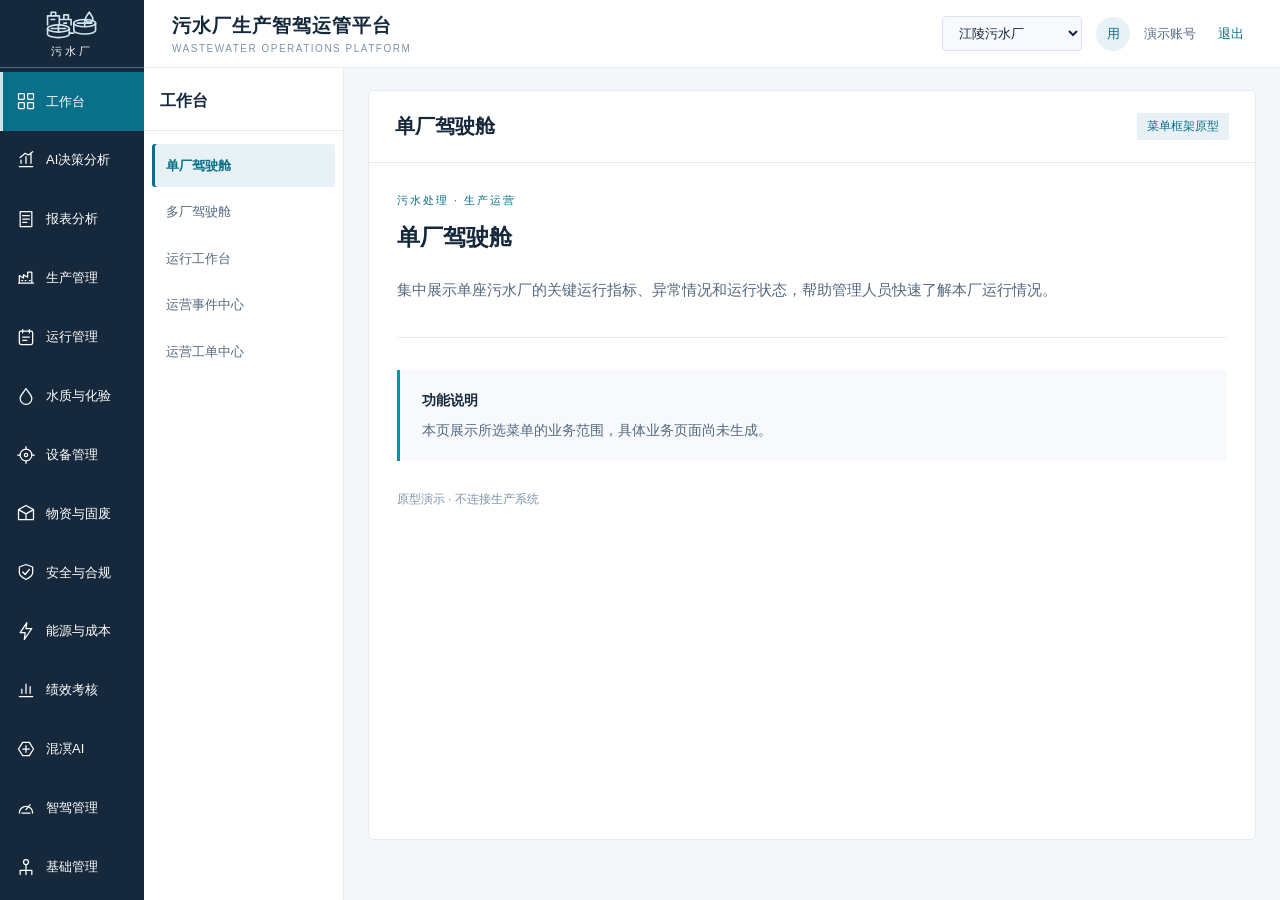
==== commit ad3906dd: "增量更新企业与水厂管理原型" ====
--- a/prototype/智驾_菜单页_V0.1.html
+++ b/prototype/智驾_菜单页_V0.1.html
@@ -14,7 +14,7 @@
 .rail{grid-row:1/3;background:var(--navy);color:var(--panel-bg);display:flex;flex-direction:column;min-height:0}.logo{height:76px;flex:none;display:grid;place-content:center;text-align:center;border-bottom:1px solid var(--steel);font-size:24px;font-weight:700}.logo small{font-size:10px;letter-spacing:3px;font-weight:400}.modules{overflow-y:auto;scrollbar-width:thin;flex:1}.module{border:0;border-left:3px solid transparent;background:none;color:inherit;width:100%;padding:15px 5px;display:flex;align-items:center;flex-direction:column;gap:7px;font-size:13px;line-height:1.4}.module svg{width:24px;height:24px}.module:hover{background:var(--teal)}.module.active{background:var(--teal-web);border-left-color:var(--gold-l)}
 .top{grid-column:2/4;display:flex;align-items:center;justify-content:space-between;padding:0 28px;background:var(--panel-bg);border-bottom:1px solid var(--line-soft);gap:20px}.brand{font-size:20px;font-weight:700;letter-spacing:1px}.brand small{font-size:11px;color:var(--gray-l);display:block;font-weight:400;letter-spacing:2px;margin-top:4px}.account{display:flex;align-items:center;gap:14px;font-size:13px;color:var(--gray)}.avatar{background:var(--info-bg);color:var(--teal);width:34px;height:34px;display:grid;place-items:center;border-radius:50%}.plain{border:0;background:none;color:var(--teal);padding:8px}
 .sidebar{background:var(--panel-bg);border-right:1px solid var(--line-soft);min-height:0;display:flex;flex-direction:column}.side-heading{padding:24px 20px 14px;display:flex;align-items:center;justify-content:space-between}.side-heading h2{margin:0;font-size:17px}.apps{overflow:auto;flex:1;padding:0 10px 18px}.app-head{border:0;background:none;width:100%;padding:14px 12px;display:flex;align-items:center;justify-content:space-between;color:var(--ink);text-align:left;font-weight:600}.chevron{color:var(--gray-l);font-size:12px}.children[hidden]{display:none}.menu-item{display:block;border:0;background:none;color:var(--gray);text-align:left;width:100%;padding:11px 14px 11px 28px;border-radius:4px;line-height:1.5;white-space:pre-line}.menu-item:hover{background:var(--bg-soft);color:var(--teal)}.menu-item.active{background:var(--info-bg);color:var(--teal);font-weight:600;box-shadow:inset 3px 0 var(--teal-web)}
-.main{padding:22px 24px;overflow:auto;min-width:0}.crumb{color:var(--gray-l);font-size:12px;margin-bottom:20px;white-space:pre-line}.crumb span{padding:0 8px}.content{background:var(--panel-bg);border:1px solid var(--line-soft);min-height:calc(100% - 38px);border-radius:5px;overflow:hidden}.content-head{padding:22px 26px;border-bottom:1px solid var(--line-soft);display:flex;justify-content:space-between;align-items:center;gap:15px}.content-head h1{font-size:20px;margin:0;white-space:pre-line}.badge{font-size:12px;background:var(--info-bg);color:var(--teal);padding:5px 10px;white-space:nowrap}.intro{padding:30px 28px;max-width:960px}.eyebrow{font-size:11px;letter-spacing:2px;color:var(--teal);font-family:var(--font-num)}.intro h2{font-size:24px;margin:12px 0 20px;line-height:1.5;white-space:pre-line}.desc{font-size:15px;line-height:2;color:var(--gray);white-space:pre-line;max-width:790px}.divider{height:1px;background:var(--line-soft);margin:32px 0}.note{border-left:3px solid var(--gold-web);background:var(--bg-soft);padding:18px 22px;color:var(--gray);line-height:1.8}.note strong{display:block;color:var(--ink);margin-bottom:5px}.empty{padding:20px;color:var(--gray-l)}.footer{padding-top:30px;font-size:12px;color:var(--gray-l)}
+.main{padding:22px 24px;overflow:auto;min-width:0}.content{background:var(--panel-bg);border:1px solid var(--line-soft);min-height:calc(100% - 38px);border-radius:5px;overflow:hidden}.content-head{padding:22px 26px;border-bottom:1px solid var(--line-soft);display:flex;justify-content:space-between;align-items:center;gap:15px}.content-head h1{font-size:20px;margin:0;white-space:pre-line}.badge{font-size:12px;background:var(--info-bg);color:var(--teal);padding:5px 10px;white-space:nowrap}.intro{padding:30px 28px;max-width:960px}.eyebrow{font-size:11px;letter-spacing:2px;color:var(--teal);font-family:var(--font-num)}.intro h2{font-size:24px;margin:12px 0 20px;line-height:1.5;white-space:pre-line}.desc{font-size:15px;line-height:2;color:var(--gray);white-space:pre-line;max-width:790px}.divider{height:1px;background:var(--line-soft);margin:32px 0}.note{border-left:3px solid var(--gold-web);background:var(--bg-soft);padding:18px 22px;color:var(--gray);line-height:1.8}.note strong{display:block;color:var(--ink);margin-bottom:5px}.empty{padding:20px;color:var(--gray-l)}.footer{padding-top:30px;font-size:12px;color:var(--gray-l)}
 @media(max-width:1050px){.shell{grid-template-columns:88px 222px minmax(0,1fr)}.top{padding:0 18px}.brand{font-size:17px}.account .tenant{display:none}.main{padding:18px}.intro{padding:24px}.module{font-size:12px}}@media(max-width:720px){.shell{grid-template-columns:76px 190px minmax(260px,1fr)}.brand small{display:none}.account{gap:4px}.top{padding:0 12px}.brand{font-size:15px}.content-head{padding:18px}.badge{display:none}.main{padding:12px}.intro h2{font-size:20px}}
 
 /* 2026-11-10：水务工业风；移除第二列菜单计数与搜索，保留菜单数据及层级 */
@@ -51,11 +51,14 @@
 /* 2026-11-10：工作台集中五个入口，直接显示第二列菜单 */
 .direct-item{padding:12px 14px;margin:3px 0}.module{min-height:34px;flex-basis:34px}
 /* 2026-11-10：集成管理归入基础管理第二列 */
+/* 2026-11-11：企业管理、水厂管理业务原型入口 */
+.org-frame{width:100%;height:100%;min-height:0;border:0;display:block;background:var(--bg-page)}
+.main:has(.org-loaded){overflow:hidden;min-height:0}.content.org-loaded{padding:0;background:transparent;border:0;height:100%;min-height:0}.content.org-loaded>.content-head,.content.org-loaded>.intro{display:none}
 </style></head><body><div class="shell">
 <aside class="rail"><div class="logo" aria-label="污水厂平台"><svg class="plant-logo" viewBox="0 0 64 36" fill="none" stroke="currentColor" stroke-width="1.8" stroke-linecap="round" stroke-linejoin="round" aria-hidden="true"><path d="M5 19V9h13v10M9 9V5h5v4M18 19V13h13v6M23 13V8h5v5"/><path d="M9 13h4m10 4h3"/><ellipse cx="17" cy="23" rx="12" ry="4"/><path d="M5 23v6c0 2.2 5.4 4 12 4s12-1.8 12-4v-6M17 19v8m-8-4h16"/><ellipse cx="46" cy="17" rx="12" ry="4"/><path d="M34 17v8c0 2.2 5.4 4 12 4s12-1.8 12-4v-8M46 13v8m-8-4h16M29 28h5M51 5c-2 3-4 5-4 7a4 4 0 0 0 8 0c0-2-2-4-4-7"/></svg><small>污水厂</small></div><nav class="modules" id="modules" aria-label="模块"></nav></aside>
 <header class="top"><div class="brand">污水厂生产智驾运管平台<small>WASTEWATER OPERATIONS PLATFORM</small></div><div class="account"><select class="plant-select" id="plantSelect" aria-label="当前水厂" title="选择企业下的水厂"><option value="江陵污水厂">江陵污水厂</option><option value="安溪污水厂">安溪污水厂</option><option value="稀金污水厂">稀金污水厂</option><option value="青浦污水厂">青浦污水厂</option><option value="沙河污水厂">沙河污水厂</option></select><span class="avatar" aria-hidden="true">用</span><span id="user">演示账号</span><button class="plain" id="logout">退出</button></div></header>
 <aside class="sidebar"><div class="side-heading"><h2 id="moduleName"></h2></div><nav class="apps" id="apps" aria-label="应用与菜单功能"></nav></aside>
-<main class="main"><div class="crumb" id="crumb"></div><section class="content"><header class="content-head"><h1 id="pageTitle"></h1><span class="badge">菜单框架原型</span></header><div class="intro"><div class="eyebrow">污水处理 · 生产运营</div><h2 id="introTitle"></h2><p class="desc" id="description"></p><div class="divider"></div><div class="note"><strong>功能说明</strong>本页展示所选菜单的业务范围，具体业务页面尚未生成。</div><div class="footer">原型演示 · 不连接生产系统</div></div></section></main>
+<main class="main"><section class="content"><header class="content-head"><h1 id="pageTitle"></h1><span class="badge">菜单框架原型</span></header><div class="intro"><div class="eyebrow">污水处理 · 生产运营</div><h2 id="introTitle"></h2><p class="desc" id="description"></p><div class="divider"></div><div class="note"><strong>功能说明</strong>本页展示所选菜单的业务范围，具体业务页面尚未生成。</div><div class="footer">原型演示 · 不连接生产系统</div></div></section></main>
 </div><script id="menuData" type="application/json">[{"name": "工作台", "direct": true, "apps": [{"name": "工作台", "items": [{"name": "单厂驾驶舱", "description": "集中展示单座污水厂的关键运行指标、异常情况和运行状态，帮助管理人员快速了解本厂运行情况。", "row": 2}, {"name": "多厂驾驶舱", "description": "汇总授权范围内多座污水厂的关键指标、异常信息与评级进展，便于跨厂对比和识别需要重点关注的厂区。", "row": 3}, {"name": "运行工作台", "description": "围绕运行工作台，开展当班任务及完成进度、运行计划执行情况、待办工单与异常事件聚合等业务，便于聚焦运行任务、计划和事件执行情况。", "row": 18}, {"name": "运营事件中心", "description": "围绕运营事件中心，开展事件登记及分类分级、关联告警、工单和设备、责任人和处理流程流转等业务，便于明确责任与跟踪处置结果。", "row": 20}, {"name": "运营工单中心", "description": "围绕运营工单中心，开展工单创建/指派/优先级、接单及现场执行记录、处理反馈、附件与工时等业务，便于从派工到验收完成闭环。", "row": 19}]}]}, {"name": "AI决策分析", "direct": true, "apps": [{"name": "AI决策分析", "items": [{"name": "告警AI报告", "description": "围绕告警AI报告，开展站岗风险规则、任务与运行状态查询、识别出的风险记录和分级、风险时间线与关联监测数据等业务，便于查看持续监测的风险和处置去向。", "row": 9}, {"name": "化验AI报告", "description": "围绕化验报告，开展按时间/样品生成报告、检验结果自动汇总、异常结果附注与复核意见等业务，便于汇总结果、审签和导出。", "row": 53}, {"name": "智驾AI报告", "description": "围绕智驾报告，开展自评报告生成与审核、申报材料及证据清单导出、正式认证证书录入与核验等业务，便于输出自评佐证并跟踪正式认定。", "row": 146}]}]}, {"name": "报表分析", "apps": [{"name": "报表分析", "items": [{"name": "运行日报", "description": "围绕运行日报，开展日/周/月报模板切换、授权数据自动汇总、人工文字及异常说明等业务，便于形成规范化运营报告。", "row": 105}, {"name": "运行月报", "description": "围绕运行月报，开展日/周/月报模板切换、授权数据自动汇总、人工文字及异常说明等业务，便于形成规范化运营报告。", "row": 106}, {"name": "运行周报", "description": "围绕运行周报，开展日/周/月报模板切换、授权数据自动汇总、人工文字及异常说明等业务，便于形成规范化运营报告。", "row": 107}]}]}, {"name": "生产管理", "apps": [{"name": "生产监测", "items": [{"name": "实时监测", "description": "实时展示进出水及关键工艺指标，按厂区、工艺单元或指标查看当前数据与变化，帮助运行人员发现异常。", "row": 4}, {"name": "历史监测", "description": "查询指定时间范围内的历史水质和工艺数据，通过趋势曲线和时段对比分析运行变化，追溯异常情况。", "row": 5}, {"name": "工艺流程", "description": "以流程视图展示各工艺段、设备及关键参数状态，帮助运行人员了解控制模式和工艺运行情况，定位需要核查的设备或环节。", "row": 6}, {"name": "工艺智控日志", "description": "集中查看单元级与全厂级控制策略及更新、运行日志，用于了解策略变化、查询执行记录和追溯控制过程。", "row": 7}, {"name": "工艺智控时序分布", "description": "按时间轴展示自动、人工及异常控制状态，统计自主运行时长与人工接管情况，为运行复盘和智驾评价提供依据。", "row": 8}, {"name": "告警规则", "description": "维护告警触发条件、分类分级及适用范围，为运行异常识别和后续处置提供统一规则依据。", "row": 10}, {"name": "实时告警", "description": "围绕实时告警，开展按时间、类型、级别及状态查询事项、查看异常内容、关联设备和监测数据、确认、分派并登记处置措施与处理结果等业务，便于筛选、确认并关联处置事件。", "row": 11}, {"name": "历史告警", "description": "围绕历史告警，开展按时间、类型、级别及状态查询事项、查看异常内容、关联设备和监测数据、确认、分派并登记处置措施与处理结果等业务，便于筛选、确认并关联处置事件。", "row": 12}]}, {"name": "视频监控", "items": [{"name": "设备注册中心", "description": "集中登记摄像头及所属区域、接入信息和在线状态，为视频查看与事件关联提供设备基础资料。", "row": 13}, {"name": "实时视频", "description": "围绕实时视频，开展授权摄像头清单及区域筛选、视频查看与切换、摄像头离线状态提示等业务，便于查看授权摄像头实时画面。", "row": 14}, {"name": "历史视频", "description": "按摄像头和时间范围查询历史录像，回看现场画面，为异常事件核查和处置追溯提供依据。", "row": 15}]}]}, {"name": "运行管理", "apps": [{"name": "计划任务", "items": [{"name": "计划任务", "description": "围绕计划任务，开展新增与编辑运行计划、周期/工艺/负责人设置、计划发布和调整留痕等业务，便于制定计划并落实为任务。", "row": 21}, {"name": "计划工单", "description": "围绕计划工单，开展创建或接收任务并关联计划、设备或样品、指派责任人、执行期限及优先级、记录执行过程、检查结果、附件和异常情况等业务，便于制定计划并落实为任务。", "row": 22}]}, {"name": "排班管理", "items": [{"name": "班组设置", "description": "维护运行班组信息及组织关系，为人员安排和班组业务管理提供基础", "row": 23}, {"name": "班次设置", "description": "配置班次名称、时间范围及交接规则，作为排班和运行记录的基础", "row": 24}, {"name": "排班计划", "description": "安排人员或班组的值班班次，便于查看和管理计划安排", "row": 25}, {"name": "调班管理", "description": "登记和处理人员调班申请，记录调整前后的班次及相关审批信息", "row": 26}]}, {"name": "运行记录", "items": [{"name": "交接班管理", "description": "记录交接事项、设备与工艺运行情况及待办问题，便于班组间连续交接", "row": 27}, {"name": "运行事件管理", "description": "围绕运行事件管理，开展当班运行记录填写、异常工况与重要操作登记、自动关联授权生产数据等业务，便于填报、核查并保留运行日志。", "row": 28}, {"name": "运行规则模版", "description": "围绕运行规则模版，开展运行日志模板管理、巡检/工单常用字典与状态规则、审批与提醒规则维护等业务，便于配置模板、业务规则与有效范围。", "row": 29}]}, {"name": "巡检管理", "items": [{"name": "巡检点", "description": "围绕巡检点，开展路线和点位维护、检查项目与频次设置、班次/人员任务生成规则等业务，便于建立可执行的路线和检查标准。", "row": 30}, {"name": "巡检项", "description": "围绕巡检项，开展按巡检项名称、状态及时间条件查询记录、新增或维护巡检项相关业务信息、记录办理过程、责任人员及处理状态等业务，便于建立可执行的路线和检查标准。", "row": 31}, {"name": "巡检路线", "description": "围绕巡检路线，开展新增、编辑计划内容及适用对象、设置周期、班组、人员和执行要求、发布、调整或停用计划并保留变更记录等业务，便于建立可执行的路线和检查标准。", "row": 32}, {"name": "巡检计划", "description": "围绕巡检计划，开展新增、编辑计划内容及适用对象、设置周期、班组、人员和执行要求、发布、调整或停用计划并保留变更记录等业务，便于建立可执行的路线和检查标准。", "row": 33}, {"name": "巡检工单", "description": "围绕巡检工单，开展我的任务与路线查看、到点签到及检查项填写、照片/读数上传等业务，便于执行检查、上传记录、提交异常。", "row": 34}, {"name": "巡检结果", "description": "围绕巡检结果，开展按时间、人员和点位查询记录、漏检、超时及异常统计、检查结果复核与退回等业务，便于追溯巡检质量和整改结果。", "row": 35}]}]}, {"name": "水质与化验", "apps": [{"name": "检验配置", "items": [{"name": "采样点", "description": "维护水样采集位置及相关信息，便于安排采样和追溯样品来源", "row": 41}, {"name": "检验类型", "description": "围绕检验类型，开展检验类别/项目维护、单位、方法及参考标准维护、采样点与检验项映射等业务，便于日常业务办理与结果追溯。", "row": 42}, {"name": "检验项", "description": "", "row": 43}, {"name": "检验方法", "description": "", "row": 44}, {"name": "水质检验标准", "description": "维护水质检验所使用的标准限值或判定依据", "row": 45}, {"name": "IQC检验标准", "description": "维护来料或物料检验的项目、要求和判定规则", "row": 46}]}, {"name": "检验执行与分析", "items": [{"name": "化验计划", "description": "制定检验工作安排，明确检验对象、项目、频次和计划时间", "row": 47}, {"name": "采样任务", "description": "围绕采样任务，开展创建或接收任务并关联计划、设备或样品、指派责任人、执行期限及优先级、记录执行过程、检查结果、附件和异常情况等业务，便于管理采样任务、样品标识及收样流转。", "row": 48}, {"name": "样品登记", "description": "", "row": 49}, {"name": "水质化验单", "description": "记录水样检验项目、检测结果及审核信息，形成水质检验数据", "row": 50}, {"name": "IQC检验单", "description": "记录来料或物料的检验结果及判定信息，供验收和质量追溯使用", "row": 51}, {"name": "微生物镜检", "description": "围绕微生物镜检，开展镜检图片上传与样本关联、识别建议和人工校核、镜检结果及生物类别记录等业务，便于记录镜检结果并查看历史。", "row": 52}]}]}, {"name": "设备管理", "apps": [{"name": "设备基础", "items": [{"name": "设备类型", "description": "维护设备分类及通用属性，便于设备档案归类和统计", "row": 54}, {"name": "设备位置", "description": "维护设备所在厂区、建筑物、区域或安装位置，便于现场定位和管理", "row": 55}, {"name": "设备台账", "description": "登记设备基本信息、技术参数、所属位置及投运等资料，形成设备档案", "row": 56}, {"name": "设备智驾能力分析", "description": "围绕设备智驾能力分析，开展三类设备能力覆盖率统计、评价范围变更切换、未覆盖设备及原因清单等业务，便于核验在线监测、自控、预警覆盖。", "row": 57}, {"name": "设备状态", "description": "查看或维护设备当前状态及状态变更记录", "row": 58}]}, {"name": "设备保养", "items": [{"name": "保养项", "description": "维护设备保养内容、标准和周期等基础项目", "row": 60}, {"name": "保养计划", "description": "制定设备保养安排，明确计划时间、设备及责任人员", "row": 61}, {"name": "保养工单", "description": "根据保养计划或工作安排生成任务，跟踪执行与验收情况", "row": 62}, {"name": "保养记录", "description": "记录实际保养内容、用料、人员、时间及结果，便于追溯设备维护历史", "row": 63}]}, {"name": "设备维修", "items": [{"name": "故障报修", "description": "登记设备故障现象、发生时间和报修需求，发起维修处理", "row": 64}, {"name": "故障维修", "description": "跟踪维修任务的诊断、处理、用料和完成情况。", "row": 65}, {"name": "故障溯源", "description": "汇总故障与设备、运行及维修记录，辅助查找故障原因；原因判断需以实际数据和专业分析为依据", "row": 66}]}, {"name": "停机管理", "items": [{"name": "计划停机", "description": "登记设备计划停机安排、原因、时间和影响范围，便于协调生产运行", "row": 67}, {"name": "非计划停机分析", "description": "统计和分析非计划停机情况，查看发生频次、时长及关联设备等信息", "row": 68}]}, {"name": "仪表保障", "items": [{"name": "仪器仪表", "description": "维护检测仪表及相关基础档案，记录仪表类型、位置和使用状态", "row": 69}, {"name": "计量计划", "description": "制定仪器仪表的检定或校准安排，维护计划周期及责任信息", "row": 70}, {"name": "计量任务", "description": "跟踪具体检定、校准任务的执行进度和结果，保存相关记录", "row": 71}]}]}, {"name": "物资与固废", "apps": [{"name": "库存管理", "items": [{"name": "库存地点", "description": "维护仓库或库存存放地点的基础信息，用于区分物资存储位置", "row": 72}, {"name": "库位管理", "description": "维护仓库内部的库区、货架或货位信息，便于定位物资", "row": 73}, {"name": "库存总账", "description": "汇总展示物资的期初、入库、出库及结存情况，支持按物料、仓库等维度查询", "row": 74}, {"name": "即时库存", "description": "查看当前库存数量及所在仓库或库位，为领用和采购等业务提供库存参考", "row": 75}, {"name": "库存流水", "description": "记录物资入库、出库、退库和调整等库存变动明细，便于追溯库存变化", "row": 76}]}, {"name": "出入库作业", "items": [{"name": "采购入库", "description": "登记采购物资到货和验收入库信息，更新库存记录；关联来料检验和验收结论等业务", "row": 77}, {"name": "领料出库", "description": "登记生产或维修等业务领用物资的出库信息，记录领用部门、用途和数量", "row": 78}, {"name": "领料退库", "description": "登记已领用但未使用物资的退回信息，并相应更新库存", "row": 79}]}, {"name": "库存盘点", "items": [{"name": "库存盘点", "description": "记录实物清点结果，并与系统账面库存进行核对", "row": 80}, {"name": "库存调整", "description": "处理经确认的库存差异或其他库存变动，记录调整原因和结果", "row": 81}]}, {"name": "安全库存", "items": [{"name": "安全库存", "description": "维护物资库存的预警参考值，辅助识别库存不足或需要关注的物料；具体阈值由业务方设定", "row": 82}]}, {"name": "库存分析", "items": [{"name": "物料消耗分析", "description": "按物料、部门、用途或时间等维度分析消耗情况，为库存计划和物资管理提供参考", "row": 83}]}, {"name": "污泥固废", "items": [{"name": "外运处置单", "description": "登记待运出厂处置物资的申请、审批、交接和处置情况；适用物资及审批流程需按现场制度确认", "row": 84}]}]}, {"name": "安全与合规", "apps": [{"name": "安全检查", "items": [{"name": "安全计划", "description": "编制和维护安全工作计划，记录工作事项、责任人员和计划时间，便于跟踪落实情况", "row": 97}, {"name": "安全执行作业", "description": "登记和管理作业过程中的安全措施、审批及执行记录；具体作业类型和审批流程以现场制度为准", "row": 98}, {"name": "隐患上报", "description": "记录发现的安全隐患，提交隐患位置、描述及相关材料，进入后续处置流程", "row": 99}, {"name": "隐患整改", "description": "跟踪隐患的责任分派、整改措施、完成情况和复核结果，形成闭环记录", "row": 100}, {"name": "特殊作业许可", "description": "管理特殊作业申请、风险措施、审批和许可记录。适用作业类型及审批要求需按企业安全制度配置", "row": 101}]}, {"name": "风险预防", "items": [{"name": "安全风险台账", "description": "登记和维护风险点、风险描述、管控措施及责任信息，便于查询和跟踪", "row": 102}]}, {"name": "应急处理", "items": [{"name": "应急事件预案", "description": "维护应急预案内容、适用场景、响应流程和责任分工，供应急处置时查阅", "row": 103}, {"name": "应急事件记录", "description": "记录事件发生、响应处置、人员及影响情况和后续复盘信息，便于追溯与改进", "row": 104}]}]}, {"name": "能源与成本", "apps": [{"name": "电耗管理", "items": [{"name": "电力单元", "description": "维护用电统计的组织或设备单元，作为电耗归集和分析的基础", "row": 85}, {"name": "电耗分析", "description": "按水厂、工艺单元或设备等维度查看用电情况，辅助识别电耗变化", "row": 86}, {"name": "分时用电", "description": "按时段统计和分析用电量，了解不同时段的用电分布。时段划分以计量数据和业务口径为准", "row": 87}, {"name": "吨水电耗", "description": "统计单位处理水量对应的电量，用于观察处理过程的电耗水平", "row": 88}, {"name": "分时费率", "description": "围绕分时费率，开展分时电价配置、电费明细统计、费用趋势与环比等业务，便于核算不同电价时段费用。", "row": 89}]}, {"name": "药耗管理", "items": [{"name": "药耗单元", "description": "维护药耗统计的组织或工艺单元，作为药剂消耗归集和分析的基础", "row": 90}, {"name": "药耗分析", "description": "按药剂、工艺单元或统计周期查看药剂消耗情况", "row": 91}, {"name": "吨水药耗", "description": "统计单位处理水量对应的药剂消耗量，用于观察药耗变化", "row": 92}]}, {"name": "吨水成本", "items": [{"name": "吨水成本", "description": "统计单位处理水量对应的运行成本，可按业务口径汇总电费、药剂费等成本项", "row": 93}]}, {"name": "成本构成分析", "items": [{"name": "成本构成分析", "description": "按成本类别、时间或管理单元拆解成本，查看各项成本的构成及变化", "row": 94}]}, {"name": "碳核算", "items": [{"name": "排放源", "description": "维护排放源及相关基础信息，为排放数据归集和统计分析提供依据", "row": 95}, {"name": "排放分析", "description": "按排放源、污染物或统计周期查看排放数据及变化情况", "row": 96}]}]}, {"name": "绩效考核", "apps": [{"name": "绩效考核", "items": [{"name": "考核项", "description": "围绕考核项，开展方案新增/编辑/复制、对象、维度和评分规则配置、权重及评分标准校验等业务，便于设置考核指标与计算标准。", "row": 36}, {"name": "考核方案", "description": "围绕考核方案，开展按考核方案名称、状态及时间条件查询记录、新增或维护考核方案相关业务信息、记录办理过程、责任人员及处理状态等业务，便于设置考核指标与计算标准。", "row": 37}, {"name": "考核计划", "description": "围绕考核计划，开展考核周期和批次创建、分配被考核人评分人、考核任务发布等业务，便于安排参与人员及考核批次。", "row": 38}, {"name": "考核评分任务", "description": "围绕考核评分任务，开展个人/班组评分表、自动带入有来源的客观指标、人工评分与说明等业务，便于依据规则完成评价。", "row": 39}, {"name": "考核分析", "description": "围绕考核分析，开展人员/班组/部门分布统计、周期趋势比较、考核项贡献和异常项等业务，便于分析班组和个人工作表现。", "row": 40}]}]}, {"name": "混凕AI", "apps": [{"name": "AI能力中心", "items": [{"name": "模型管理", "description": "配置和维护系统接入的 AI 模型信息，便于查看、选择或调整模型", "row": 130}, {"name": "MCP工具", "description": "管理模型可调用的外部工具或服务，用于连接业务系统、查询数据或执行特定操作。具体可调用哪些工具，取决于系统配置", "row": 131}, {"name": "提示词配置", "description": "沉淀平台和工厂可复用的 AI 任务说明，让同类业务按统一要求理解任务、组织证据和表达结果", "row": 132}, {"name": "技能skill", "description": "管理可复用的任务能力或操作流程，让模型按预设步骤处理特定类型的任务", "row": 133}, {"name": "API密钥", "description": "维护模型或外部服务调用所需的身份凭证，用于接入认证和访问控制", "row": 134}, {"name": "会话记录", "description": "查看或管理用户与模型的交互记录，便于追溯对话过程；记录范围和保存期限需按系统规则确定", "row": 135}]}, {"name": "AI应用中心", "items": [{"name": "智能问答", "description": "通过自然语言向平台提问，查询业务知识、操作规范或系统使用信息，并获取相应答复", "row": 136}, {"name": "工艺问诊", "description": "结合水厂工艺运行数据、历史记录和知识资料，辅助分析工艺异常及可能原因，为运行人员判断和处置提供参考", "row": 137}, {"name": "智能问数", "description": "用自然语言查询平台授权的生产运营数据，并以文字、表格或图表等形式呈现结果；数据范围及统计口径以系统配置为准", "row": 138}, {"name": "智能报告", "description": "汇总指定周期或业务主题下的数据与事件信息，辅助生成运行分析报告；报告内容应支持核对和确认后使用", "row": 139}]}, {"name": "知识库", "items": [{"name": "运营知识库", "description": "围绕运营知识库，开展工艺SOP/制度资料入库、按设备、工艺、主题分类检索、知识审核与生效版本等业务，便于沉淀与检索有效行业知识。", "row": 140}, {"name": "文档入库与审核", "description": "把工艺资料、制度、案例和专家经验转化为可被 AI 使用的有效知识，保证内容准确、范围清楚、版本可控。", "row": 141}, {"name": "召回测试", "description": "在知识正式使用前验证 AI 能否找到正确内容、给出可靠依据，避免知识缺失或答非所问", "row": 142}, {"name": "故障经验库", "description": "围绕故障经验库，开展故障及运营案例录入、原因、处置和验证结果结构化、专家复核和案例发布等业务，便于将可复用经验关联业务。", "row": 143}]}]}, {"name": "智驾管理", "apps": [{"name": "智驾评级", "items": [{"name": "智驾评级项", "description": "围绕智驾评级项，开展选择标准版本/目标等级/评价周期、基本准入条件核验、L3/L4自主运行能力边界核验等业务，便于验证参评基本条件和等级边界。", "row": 144}, {"name": "智驾指标中心", "description": "围绕智驾指标中心，开展八项指标自动测算及逐项结果、原始智控日志、台账及业务记录索引、缺失证据及不满足项明细等业务，便于复算指标并关联原始证据。", "row": 145}, {"name": "智驾等级球及\n八指标面板", "description": "围绕智驾等级球及八指标面板，开展全局当前厂区等级球展示、自评等级与正式认证分别标注、八指标实际值/标准值/证据状态等业务，便于辨别自评与认证状态并查看八项指标差距。", "row": 147}]}]}, {"name": "基础管理", "apps": [{"name": "组织管理", "items": [{"name": "部门管理", "description": "维护部门层级、职责和组织归属，为人员管理、任务分派及授权提供组织基础。", "row": 110}, {"name": "用户管理", "description": "维护系统用户账号及基本信息，办理账号启用、停用和组织归属等事项", "row": 111}, {"name": "岗位管理", "description": "维护岗位及其职责或归属关系，用于组织人员配置和岗位映射", "row": 112}, {"name": "角色管理", "description": "定义系统角色及其权限范围，并将角色分配给用户或岗位", "row": 113}, {"name": "数据字典", "description": "维护系统通用编码、分类和选项值，供页面展示、数据录入和业务校验统一引用", "row": 114}, {"name": "操作权限", "description": "配置用户或角色可访问的菜单、页面及操作范围，控制系统功能的使用权限", "row": 115}, {"name": "审计日志", "description": "记录用户登录及关键操作信息，便于查询操作轨迹和追溯问题", "row": 116}]}, {"name": "业务管理", "items": [{"name": "企业管理", "description": "围绕企业管理，开展组织和角色权限配置、账号启停与岗位映射、单厂/多厂数据授权等业务，便于日常业务办理与结果追溯", "row": 117}, {"name": "水厂管理", "description": "护水厂基本资料及其所属企业、厂区信息，为多厂管理和业务数据归集提供基础", "row": 118}, {"name": "供应商管理", "description": "维护供应商信息，记录物资需求、采购或到货进度及供应商关联等，便于跟踪需求、到货和验收", "row": 119}, {"name": "单位管理", "description": "维护业务中使用的计量单位及相关信息，统一物料、指标和业务记录的计量口径", "row": 120}, {"name": "物料类型", "description": "维护物料的类别及属性规则，为物料建档、分类查询和库存管理提供依据", "row": 121}, {"name": "物料分组", "description": "按业务用途或管理方式将物料归组，便于分类统计、筛选和权限管理", "row": 122}, {"name": "物料主数据", "description": "维护物料统一档案，如名称、编码、规格型号、计量单位及所属类型，供采购、库存和领用等业务引用。", "row": 123}, {"name": "资质证书", "description": "围绕资质证书，开展岗位资格要求维护、员工证照及有效期、过期与缺失预警等业务，便于核验人员满足上岗要求", "row": 124}, {"name": "配置管理", "description": "维护系统运行或业务处理所需的配置项，便于统一设置和后续调整。具体配置范围需以系统设计为准", "row": 125}]}, {"name": "集成管理", "items": [{"name": "网关管理", "description": "维护平台与现场设备、控制系统或其他业务系统之间的连接配置，查看网关状态及通信情况。具体协议和设备范围以项目配置为准", "row": 126}, {"name": "工艺智控", "description": "配置或查看与工艺运行相关的控制策略及执行情况。控制权限、策略参数和安全联锁需以现场确认及系统设计为准", "row": 127}, {"name": "点位管理", "description": "维护接入系统的测点信息，如点位名称、编码、所属设备、数据类型及来源，用于关联和展示运行数据。", "row": 128}, {"name": "指标管理", "description": "维护生产运行和管理指标的定义、计算口径、单位及数据来源，便于统一统计和展示", "row": 129}]}]}]</script><script>
 'use strict';
 const data=JSON.parse(document.getElementById('menuData').textContent);
@@ -64,9 +67,12 @@
 const icons=["<rect x=\"3\" y=\"3\" width=\"7\" height=\"7\" rx=\"1\"/><rect x=\"14\" y=\"3\" width=\"7\" height=\"7\" rx=\"1\"/><rect x=\"3\" y=\"14\" width=\"7\" height=\"7\" rx=\"1\"/><rect x=\"14\" y=\"14\" width=\"7\" height=\"7\" rx=\"1\"/>", "<path d=\"M4 20h16M6 16v-4m6 4V8m6 8V4M5 9l6-5 4 2 5-4\"/>", "<path d=\"M5 3h14v18H5zM8 8h8m-8 4h8m-8 4h5\"/>", "<path d=\"M3 18h18M4 18V9l5 3V8l5 3V5h5v13M7 15h1m3 0h1m4 0h1\"/>", "<rect x=\"4\" y=\"5\" width=\"16\" height=\"16\" rx=\"2\"/><path d=\"M8 3v4m8-4v4M8 12h8m-8 4h5\"/>", "<path d=\"M12 3C10 7 5 11 5 15a7 7 0 0 0 14 0c0-4-5-8-7-12z\"/>", "<circle cx=\"12\" cy=\"12\" r=\"7\"/><circle cx=\"12\" cy=\"12\" r=\"2\"/><path d=\"M12 2v3m0 14v3M2 12h3m14 0h3\"/>", "<path d=\"M3 8l9-5 9 5v12H3zM3 8l9 5 9-5m-9 5v7\"/>", "<path d=\"M12 3l8 3v7c0 4-8 8-8 8S4 17 4 13V6zM8 12l3 3 5-6\"/>", "<path d=\"M13 2L5 14h6l-1 8 9-13h-7z\"/>", "<path d=\"M4 20h16M7 16v-5m5 5V5m5 11V8\"/>", "<path d=\"M8 4h8l5 8-5 8H8l-5-8zM8 12h8m-4-4v8\"/>", "<path d=\"M4 18a8 8 0 1 1 16 0M12 14l5-6M7 18h10\"/>", "<circle cx=\"12\" cy=\"6\" r=\"3\"/><path d=\"M12 9v5M5 21v-5h14v5M12 14v7\"/>"];
 function button(label,cls,click){const b=document.createElement('button');b.type='button';b.className=cls;b.textContent=label;b.onclick=click;return b}
 data.forEach((m,i)=>{const b=button(m.name,'module',()=>switchModule(i));b.title=m.name;b.setAttribute('aria-label',m.name);const svg=document.createElementNS('http://www.w3.org/2000/svg','svg');svg.setAttribute('viewBox','0 0 24 24');svg.setAttribute('fill','none');svg.setAttribute('stroke','currentColor');svg.setAttribute('stroke-width','1.5');svg.setAttribute('aria-hidden','true');svg.innerHTML=icons[i%icons.length];b.prepend(svg);$('modules').append(b)});
-function switchModule(i){current=i;const m=data[i];$('moduleName').textContent=m.name;[...$('modules').children].forEach((b,j)=>{b.classList.toggle('active',i===j);if(i===j)b.setAttribute('aria-current','true');else b.removeAttribute('aria-current')});const r=chosen.get(i)||m.apps[0].items[0].row;openItem(r)}
+function switchModule(i){if(window.orgPageDirty&&i!==current){if(!confirm("当前页面有未保存的更改，是否放弃？"))return;window.orgPageDirty=false}current=i;const m=data[i];$('moduleName').textContent=m.name;[...$('modules').children].forEach((b,j)=>{b.classList.toggle('active',i===j);if(i===j)b.setAttribute('aria-current','true');else b.removeAttribute('aria-current')});const r=chosen.get(i)||m.apps[0].items[0].row;openItem(r)}
 function isDirect(m){return m.direct||(m.apps.length===1&&m.apps[0].name===m.name)}
-function openItem(row){const m=data[current];for(const a of m.apps){const item=a.items.find(it=>it.row===row);if(!item)continue;selected=row;chosen.set(current,row);collapsed.delete(current+'/'+a.name);$('crumb').textContent=((isDirect(m)||a.items.length===1)?[m.name,item.name]:[m.name,a.name,item.name]).join('  /  ');$('pageTitle').textContent=item.name;$('introTitle').textContent=item.name;$('description').textContent=item.description||'暂无功能描述';break}renderApps()}
+function openItem(row){if(window.orgPageDirty&&row!==selected&&!confirm("当前页面有未保存的更改，是否放弃？"))return;const m=data[current];for(const a of m.apps){const item=a.items.find(it=>it.row===row);if(!item)continue;selected=row;chosen.set(current,row);collapsed.delete(current+'/'+a.name);$('pageTitle').textContent=item.name;$('introTitle').textContent=item.name;$('description').textContent=item.description||'暂无功能描述';loadOrgPage(item.name);break}renderApps()}
+let orgFrame=null;window.orgPageDirty=false;
+window.addEventListener('message',event=>{if(orgFrame&&event.source===orgFrame.contentWindow&&event.data?.type==='org-dirty')window.orgPageDirty=event.data.dirty===true});
+function loadOrgPage(name){const routes={'企业管理':'基础管理/企业管理_V0.1.html','水厂管理':'基础管理/水厂管理_V0.1.html'};const content=document.querySelector('.content');if(orgFrame&&orgFrame.dataset.page===name)return;window.orgPageDirty=false;if(orgFrame){orgFrame.remove();orgFrame=null}content.classList.toggle('org-loaded',Boolean(routes[name]));if(routes[name]){orgFrame=document.createElement('iframe');orgFrame.className='org-frame';orgFrame.title=name;orgFrame.dataset.page=name;orgFrame.src=routes[name];content.append(orgFrame)}}
 function renderApps(){const m=data[current];$('apps').replaceChildren();if(isDirect(m)){m.apps[0].items.forEach(it=>{const b=button(it.name,'menu-item direct-item'+(selected===it.row?' active':''),()=>openItem(it.row));if(selected===it.row)b.setAttribute('aria-current','page');$('apps').append(b)});return}let found=0;m.apps.forEach((a,ai)=>{const items=a.items;if(!items.length)return;found+=items.length;if(items.length===1){const it=items[0];const b=button(it.name,'menu-item direct-item'+(selected===it.row?' active':''),()=>openItem(it.row));if(selected===it.row)b.setAttribute('aria-current','page');$('apps').append(b);return}const key=current+'/'+a.name;const shut=collapsed.has(key);const head=button(a.name,'app-head',()=>{if(collapsed.has(key))collapsed.delete(key);else collapsed.add(key);renderApps()});const chevron=document.createElement('span');chevron.className='chevron';chevron.textContent=shut?'⌄':'⌃';head.append(chevron);head.setAttribute('aria-expanded',String(!shut));const children=document.createElement('div');children.className='children';children.id='app-'+current+'-'+ai;head.setAttribute('aria-controls',children.id);children.hidden=shut;items.forEach(it=>{const b=button(it.name,'menu-item'+(selected===it.row?' active':''),()=>openItem(it.row));if(selected===it.row)b.setAttribute('aria-current','page');children.append(b)});$('apps').append(head,children)});if(!found){const p=document.createElement('p');p.className='empty';p.textContent='未找到匹配菜单';$('apps').append(p)}}
 $('logout').onclick=()=>{location.href='智驾_登录页_V2.html'};
 // 企业下水厂的固定演示选项；水厂选择独立于登录企业名称。
--- a/assets/components/tokens.css
+++ b/assets/components/tokens.css
@@ -154,3 +154,9 @@
 @media print {
   :root { --sh-card: none; --sh-pop: none; --nav-bg: #fff; --topbar-bg: #fff; }
 }
+
+/* 2026-11-11：污水厂业务原型，沿用vc组件的浅色场景令牌 */
+:root[data-scene="water-operations"] {
+ --btn-primary-bg:var(--teal);--btn-primary-fg:#FFFFFF;--btn-primary-hover:var(--navy-2);
+ --sh-card:none;--panel-line:var(--line-soft);--table-head-bg:var(--bg-soft);--table-head-fg:var(--gray);
+}
--- a/assets/components/components.css
+++ b/assets/components/components.css
@@ -833,3 +833,140 @@
 @media (max-width: 720px) {
   .vc-grid, .vc-grid--3, .vc-grid--4 { grid-template-columns: minmax(0, 1fr); }
 }
+
+/* 2026-11-11：污水厂场景，复用现有组件，作用域限定到新业务页 */
+[data-scene="water-operations"] .vc-section,[data-scene="water-operations"] .vc-table__wrap{border-radius:6px;box-shadow:none}
+[data-scene="water-operations"] .vc-btn{border-radius:4px;letter-spacing:0;min-height:34px}
+[data-scene="water-operations"] .vc-btn--primary{box-shadow:none}
+[data-scene="water-operations"] .vc-btn--primary:hover{background:var(--btn-primary-hover);filter:none}
+[data-scene="water-operations"] .vc-input,[data-scene="water-operations"] .vc-select,[data-scene="water-operations"] .vc-textarea{border-radius:4px;background:var(--panel-bg)}
+[data-scene="water-operations"] .vc-input,[data-scene="water-operations"] .vc-select{height:36px}
+[data-scene="water-operations"] .vc-table th{font-size:13px;font-weight:600;letter-spacing:0;padding:13px 16px}
+[data-scene="water-operations"] .vc-table td{padding:13px 16px}
+[data-scene="water-operations"] .vc-tag{border-radius:4px}
+[data-scene="water-operations"] .vc-btn--text:hover{color:var(--teal)}
+
+/* 2026-11-12：列表按可用高度布局；滚动限于表格，查询和分页固定可见 */
+html.org-is-list,html.org-is-list body{height:100%;overflow:hidden}
+.org-is-list .org-page{height:100%;display:flex;flex-direction:column;padding:20px 24px;min-height:0}
+.org-is-list .org-head{flex:none;margin-bottom:16px}
+.org-is-list .org-head h1{margin:0}
+.org-is-list .org-toast:empty{display:none}
+.org-is-list #list-view{flex:1;min-height:0;display:flex;flex-direction:column;margin-bottom:0;padding:20px 24px}
+.org-is-list .org-search,.org-is-list .org-toolbar,.org-is-list .org-bottom{flex:none}
+.org-is-list .org-toolbar{margin:16px 0}
+.org-is-list .vc-table__wrap{min-height:0;overflow:auto}
+.org-is-list .vc-table thead{position:sticky;top:0;z-index:2}
+.org-is-list .org-bottom{margin-top:auto;padding-top:16px}
+.org-is-list .vc-table td{padding:10px 16px}
+@media(max-height:700px){.org-is-list .org-page{padding:12px 18px}.org-is-list #list-view{padding:14px 18px}.org-is-list .org-head{margin-bottom:12px}.org-is-list .org-toolbar{margin:10px 0}.org-is-list .vc-table td{padding:7px 12px}}
+
+/* 2026-11-12：页头标题与新增主操作同一行 */
+[data-scene="water-operations"] .org-head h1{font-size:20px;line-height:1.5}
+[data-scene="water-operations"] .org-head{align-items:center}
+[data-scene="water-operations"] .org-head #create[hidden]{display:none!important}
+
+/* 2026-11-12：查询与列表分别独立成块；分页可选择页容量 */
+.org-is-list #list-view.org-list-layout{padding:0;background:transparent;border:0;gap:16px}
+.org-query-panel{flex:none;margin:0;padding:20px 24px}
+.org-query-panel .org-search{margin:0}
+.org-results-panel{flex:1;min-height:0;display:flex;flex-direction:column;margin:0;padding:20px 24px}
+.org-pager>.vc-select{width:102px;min-width:102px;height:34px}
+@media(max-height:700px){.org-query-panel,.org-results-panel{padding:14px 18px}.org-is-list #list-view.org-list-layout{gap:12px}}
+
+/* 通用列表页头字号与对齐；复用现有pagehead组件 */
+.vc-pagehead h1{font-size:20px;line-height:1.5}
+.vc-pagehead{display:flex;align-items:center;justify-content:space-between}
+
+.org-head-actions{display:flex;align-items:center;gap:12px}.org-head-actions[hidden]{display:none!important}
+
+/* 2026-11-12：新增、编辑、详情页标题行右侧操作 */
+.org-subhead{display:flex;align-items:center;justify-content:space-between;gap:16px;border-bottom:1px solid var(--line-soft);padding-bottom:16px;margin-bottom:24px}
+.org-form .org-subhead h2{margin:0;padding:0;border:0;font-size:20px}
+.org-detail>.org-toolbar{align-items:center;margin-top:0;border-bottom:1px solid var(--line-soft);padding-bottom:16px}
+.org-detail>.org-toolbar h2{margin:0;padding:0;border:0;font-size:20px}
+.org-form .org-subhead,.org-detail>.org-toolbar{position:sticky;top:0;z-index:3;background:var(--panel-bg)}
+
+/* 页面级操作位于卡片外、主标题同行右上角 */
+.org-form-actions,.org-detail-actions{display:flex;gap:12px;align-items:center}.org-form-actions[hidden],.org-detail-actions[hidden]{display:none!important}
+
+/* 复选框列固定左侧，横向滚动不移动；不透明背景避免透出数据 */
+[data-scene="water-operations"] .vc-table .org-selection-cell{position:sticky;left:0;z-index:3;width:44px;min-width:44px;text-align:center;background:var(--table-sticky-bg);box-shadow:1px 0 0 var(--line-soft)}
+[data-scene="water-operations"] .vc-table th.org-selection-cell{z-index:4;background:var(--table-head-bg)}
+[data-scene="water-operations"] .vc-table tr:hover td.org-selection-cell{background:var(--table-sticky-hover)}
+
+/* 居中Toast：不占业务布局，不弹确认框 */
+[data-scene="water-operations"] .org-toast{position:fixed;left:50%;top:50%;transform:translate(-50%,-50%);z-index:1000;max-width:min(560px,calc(100vw - 48px));width:max-content;margin:0;padding:16px 24px;background:var(--panel-bg);color:var(--ink);border:1px solid var(--line);border-radius:6px;box-shadow:var(--sh-pop);line-height:1.7;overflow-wrap:anywhere;pointer-events:none}
+[data-scene="water-operations"] .org-toast:empty{display:none}
+
+/* 三列表单与边框详情，沿用现有令牌与vc页签 */
+[data-scene="water-operations"] .org-form{max-width:none}
+[data-scene="water-operations"] .org-form .vc-form-grid{grid-template-columns:repeat(3,minmax(0,1fr))}
+[data-scene="water-operations"] .org-details{display:grid;grid-template-columns:repeat(2,minmax(0,1fr));gap:0;margin:20px 0 0;border-top:1px solid var(--line);border-left:1px solid var(--line)}
+[data-scene="water-operations"] .org-kv{display:grid;grid-template-columns:140px minmax(0,1fr);padding:0;gap:0;border:0;border-bottom:1px solid var(--line);border-right:1px solid var(--line);min-height:48px}
+[data-scene="water-operations"] .org-kv dt{background:var(--bg-soft);padding:14px 16px;color:var(--gray);border-right:1px solid var(--line);display:flex;align-items:center}
+[data-scene="water-operations"] .org-kv dd{padding:14px 16px;align-content:center;background:var(--panel-bg)}
+[data-scene="water-operations"] .org-detail-tabs{border-bottom:1px solid var(--line);margin-bottom:20px}
+[data-scene="water-operations"] .vc-tabs__item--active{color:var(--teal);border-bottom-color:var(--teal)}
+[data-scene="water-operations"] .org-detail-tabs .vc-tabs__item{font-size:14px}
+@media(max-width:1000px){[data-scene="water-operations"] .org-form .vc-form-grid{grid-template-columns:repeat(2,minmax(0,1fr))}[data-scene="water-operations"] .org-kv{grid-template-columns:110px minmax(0,1fr)}}
+@media(max-width:640px){[data-scene="water-operations"] .org-form .vc-form-grid,[data-scene="water-operations"] .org-details{grid-template-columns:1fr}}
+
+/* 2026-11-12：详情默认每行三组标签和值 */
+[data-scene="water-operations"] .org-details{grid-template-columns:repeat(3,minmax(0,1fr))}
+[data-scene="water-operations"] .org-kv{grid-template-columns:110px minmax(0,1fr)}
+@media(max-width:1000px){[data-scene="water-operations"] .org-details{grid-template-columns:repeat(2,minmax(0,1fr))}}
+@media(max-width:640px){[data-scene="water-operations"] .org-details{grid-template-columns:1fr}}
+
+/* 2026-11-12：新增编辑与详情统一标签—值边框网格 */
+[data-scene="water-operations"] .org-form .vc-form-grid{gap:0;border-top:1px solid var(--line);border-left:1px solid var(--line)}
+[data-scene="water-operations"] .org-form .org-field{display:grid;grid-template-columns:110px minmax(0,1fr);gap:0;min-height:64px;border-right:1px solid var(--line);border-bottom:1px solid var(--line);background:var(--panel-bg)}
+[data-scene="water-operations"] .org-form .org-field>span{display:flex;align-items:center;padding:14px 16px;background:var(--bg-soft);color:var(--gray);border-right:1px solid var(--line)}
+[data-scene="water-operations"] .org-form .org-field>.vc-input,[data-scene="water-operations"] .org-form .org-field>.vc-select,[data-scene="water-operations"] .org-form .org-field>.vc-textarea{width:calc(100% - 24px);min-width:0;margin:12px;align-self:center}
+[data-scene="water-operations"] .org-form .org-field>.vc-textarea{min-height:84px}
+
+/* 表单与详情统一尺寸：列宽、标签、单元格行高、字号、页签 */
+[data-scene="water-operations"] .org-form,[data-scene="water-operations"] .org-detail{padding:24px;max-width:none}
+[data-scene="water-operations"] .org-form .vc-form-grid,[data-scene="water-operations"] .org-details{margin:20px 0 0;gap:0;grid-auto-rows:minmax(60px,auto)}
+[data-scene="water-operations"] .org-form .org-field,[data-scene="water-operations"] .org-kv{grid-template-columns:110px minmax(0,1fr);min-height:60px;font-size:14px}
+[data-scene="water-operations"] .org-form .org-field>span,[data-scene="water-operations"] .org-kv dt{padding:12px 16px;font-size:14px;font-weight:400;line-height:1.6}
+[data-scene="water-operations"] .org-kv dd{padding:12px;font-size:14px;line-height:1.6}
+[data-scene="water-operations"] .org-form .org-field>.vc-input,[data-scene="water-operations"] .org-form .org-field>.vc-select{margin:12px;height:36px;font-size:14px}
+[data-scene="water-operations"] .org-form-tabs,[data-scene="water-operations"] .org-detail-tabs{margin:0;border-bottom:1px solid var(--line);padding:0}
+[data-scene="water-operations"] .org-form-tabs .vc-tabs__item,[data-scene="water-operations"] .org-detail-tabs .vc-tabs__item{font-size:14px;line-height:1.6;padding:10px 16px}
+
+/* 2026-11-12：参照用户字段网格截图，统一行高与字号 */
+[data-scene="water-operations"] .org-form .org-field,[data-scene="water-operations"] .org-kv{min-height:60px;font-size:16px}
+[data-scene="water-operations"] .org-form .org-field>span,[data-scene="water-operations"] .org-kv dt,[data-scene="water-operations"] .org-kv dd{font-size:16px;line-height:1.5;padding:12px 16px}
+[data-scene="water-operations"] .org-form .org-field>.vc-input,[data-scene="water-operations"] .org-form .org-field>.vc-select,[data-scene="water-operations"] .org-form .org-field>.vc-textarea{font-size:16px;line-height:1.5}
+
+/* 2026-11-12：用户纠正为紧凑尺寸，覆盖此前60px／16px方案 */
+[data-scene="water-operations"] .org-form .vc-form-grid,[data-scene="water-operations"] .org-details{grid-auto-rows:minmax(48px,auto)}
+[data-scene="water-operations"] .org-form .org-field,[data-scene="water-operations"] .org-kv{min-height:48px;font-size:14px}
+[data-scene="water-operations"] .org-form .org-field>span,[data-scene="water-operations"] .org-kv dt,[data-scene="water-operations"] .org-kv dd{font-size:14px;line-height:1.5;padding:8px 12px}
+[data-scene="water-operations"] .org-form .org-field>.vc-input,[data-scene="water-operations"] .org-form .org-field>.vc-select,[data-scene="water-operations"] .org-form .org-field>.vc-textarea{font-size:14px;line-height:1.5;width:calc(100% - 16px);margin:8px}
+[data-scene="water-operations"] .org-form .org-field>.vc-input,[data-scene="water-operations"] .org-form .org-field>.vc-select{height:32px}
+[data-scene="water-operations"] .org-form .org-field>.vc-textarea{min-height:64px}
+
+/* 2026-11-12：字段网格再次统一收紧 */
+[data-scene="water-operations"] .org-form .vc-form-grid,[data-scene="water-operations"] .org-details{grid-auto-rows:minmax(40px,auto)}
+[data-scene="water-operations"] .org-form .org-field,[data-scene="water-operations"] .org-kv{min-height:40px;font-size:13px}
+[data-scene="water-operations"] .org-form .org-field>span,[data-scene="water-operations"] .org-kv dt,[data-scene="water-operations"] .org-kv dd{font-size:13px;line-height:1.5;padding:6px 10px}
+[data-scene="water-operations"] .org-form .org-field>.vc-input,[data-scene="water-operations"] .org-form .org-field>.vc-select,[data-scene="water-operations"] .org-form .org-field>.vc-textarea{font-size:13px;line-height:1.5;width:calc(100% - 12px);margin:6px}
+[data-scene="water-operations"] .org-form .org-field>.vc-input,[data-scene="water-operations"] .org-form .org-field>.vc-select{height:28px}
+[data-scene="water-operations"] .org-form .org-field>.vc-textarea{min-height:52px}
+
+
+
+/* 2026-11-12：保留原布局，仅细化表单与详情视觉状态 */
+[data-scene="water-operations"] .org-form .org-field>span,[data-scene="water-operations"] .org-kv dt{color:var(--gray);font-weight:400}
+.org-required{color:var(--err);font-size:12px;font-weight:400;margin-left:4px}
+[data-scene="water-operations"] .org-form .org-field>.vc-input,[data-scene="water-operations"] .org-form .org-field>.vc-select,[data-scene="water-operations"] .org-form .org-field>.vc-textarea{border-color:var(--line-soft);border-radius:3px;background:var(--panel-bg);color:var(--ink);transition:border-color .18s,box-shadow .18s}
+[data-scene="water-operations"] .org-form .org-field>.vc-input:hover,[data-scene="water-operations"] .org-form .org-field>.vc-select:hover,[data-scene="water-operations"] .org-form .org-field>.vc-textarea:hover{border-color:var(--steel)}
+[data-scene="water-operations"] .org-form .org-field>.vc-input:focus,[data-scene="water-operations"] .org-form .org-field>.vc-select:focus,[data-scene="water-operations"] .org-form .org-field>.vc-textarea:focus{border-color:var(--teal);box-shadow:0 0 0 2px var(--info-bg);outline:none}
+[data-scene="water-operations"] .org-form .org-field>.vc-input:read-only,[data-scene="water-operations"] .org-form .org-field>.vc-select:disabled{background:var(--bg-soft);color:var(--gray);opacity:1;border-color:var(--line-soft)}
+[data-scene="water-operations"] .org-form .org-field>.vc-input:read-only{cursor:default}
+[data-scene="water-operations"] .org-kv dd{color:var(--ink)}
+[data-scene="water-operations"] .org-form .org-remark-tail{grid-column:span 2}
+@media(max-width:1000px){[data-scene="water-operations"] .org-form .org-remark-tail{grid-column:span 1}}
+@media(prefers-reduced-motion:reduce){[data-scene="water-operations"] .org-form input,[data-scene="water-operations"] .org-form select,[data-scene="water-operations"] .org-form textarea{transition:none}}
